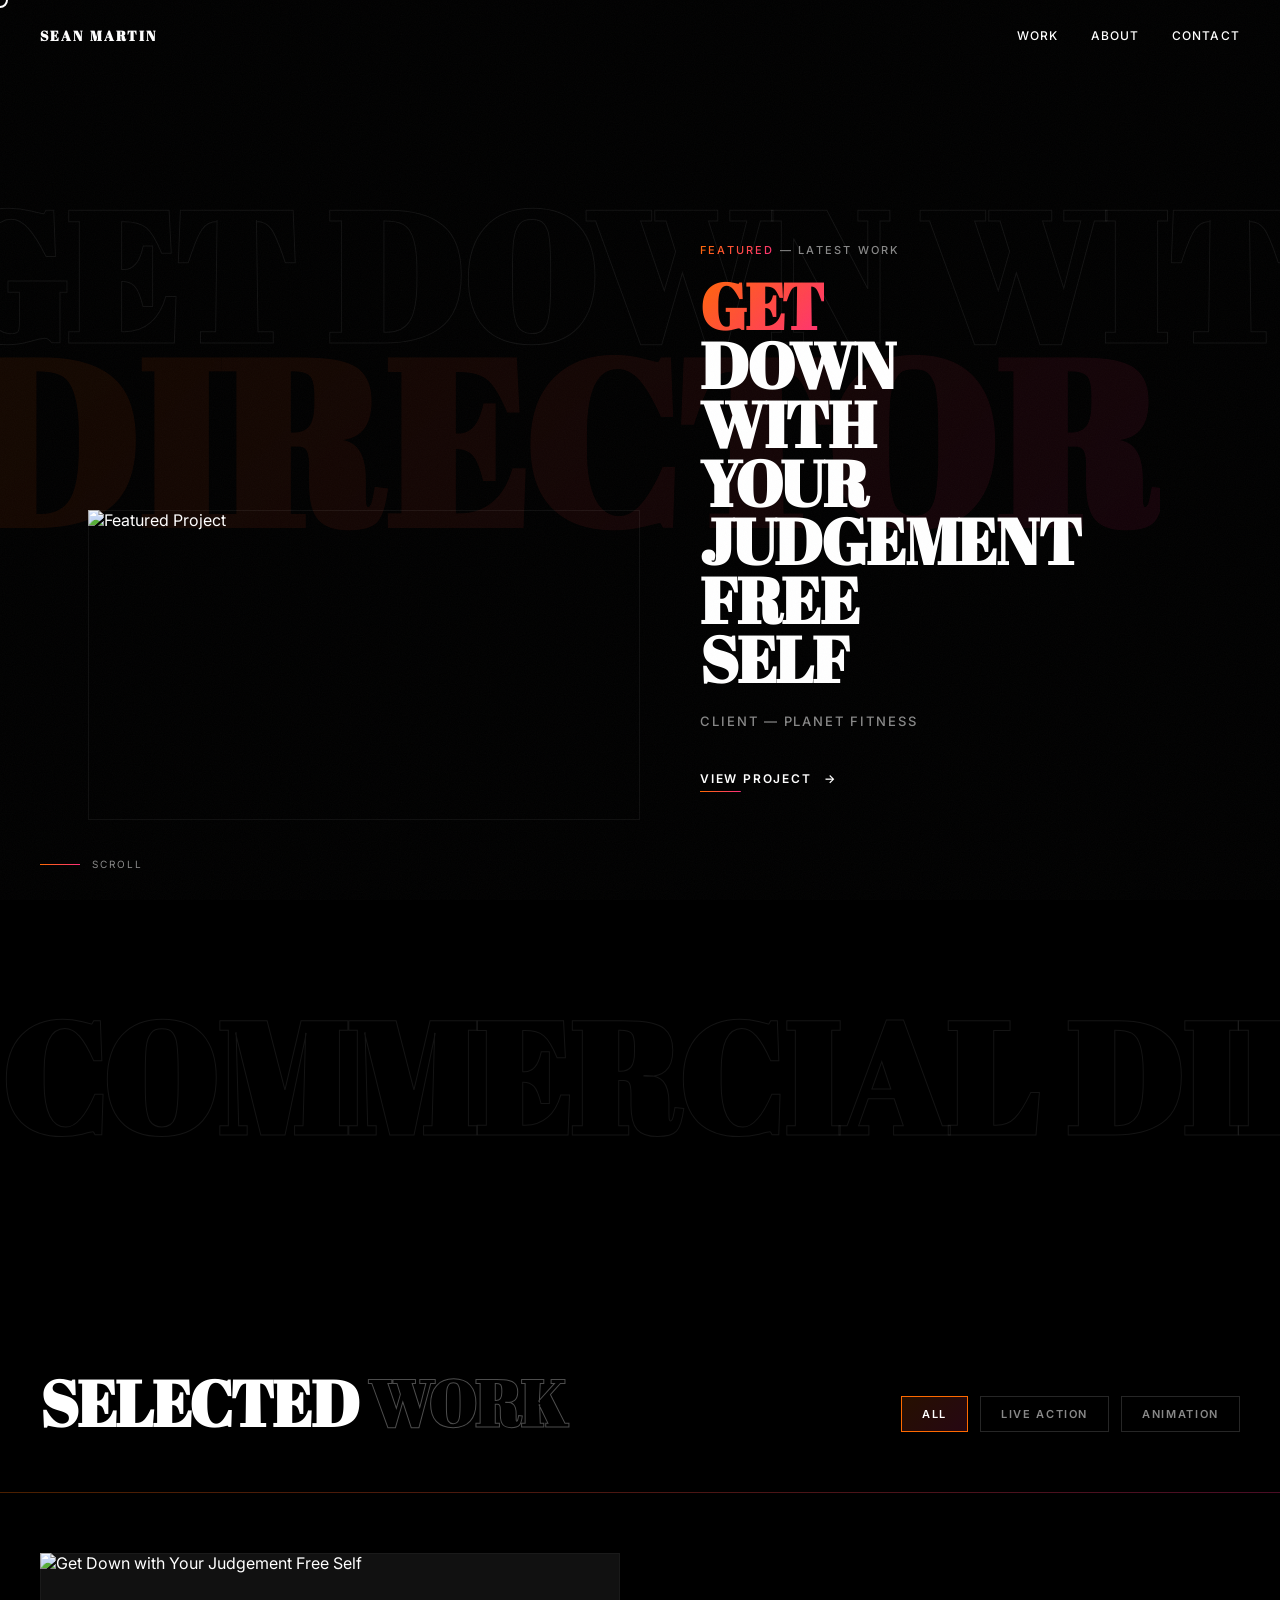
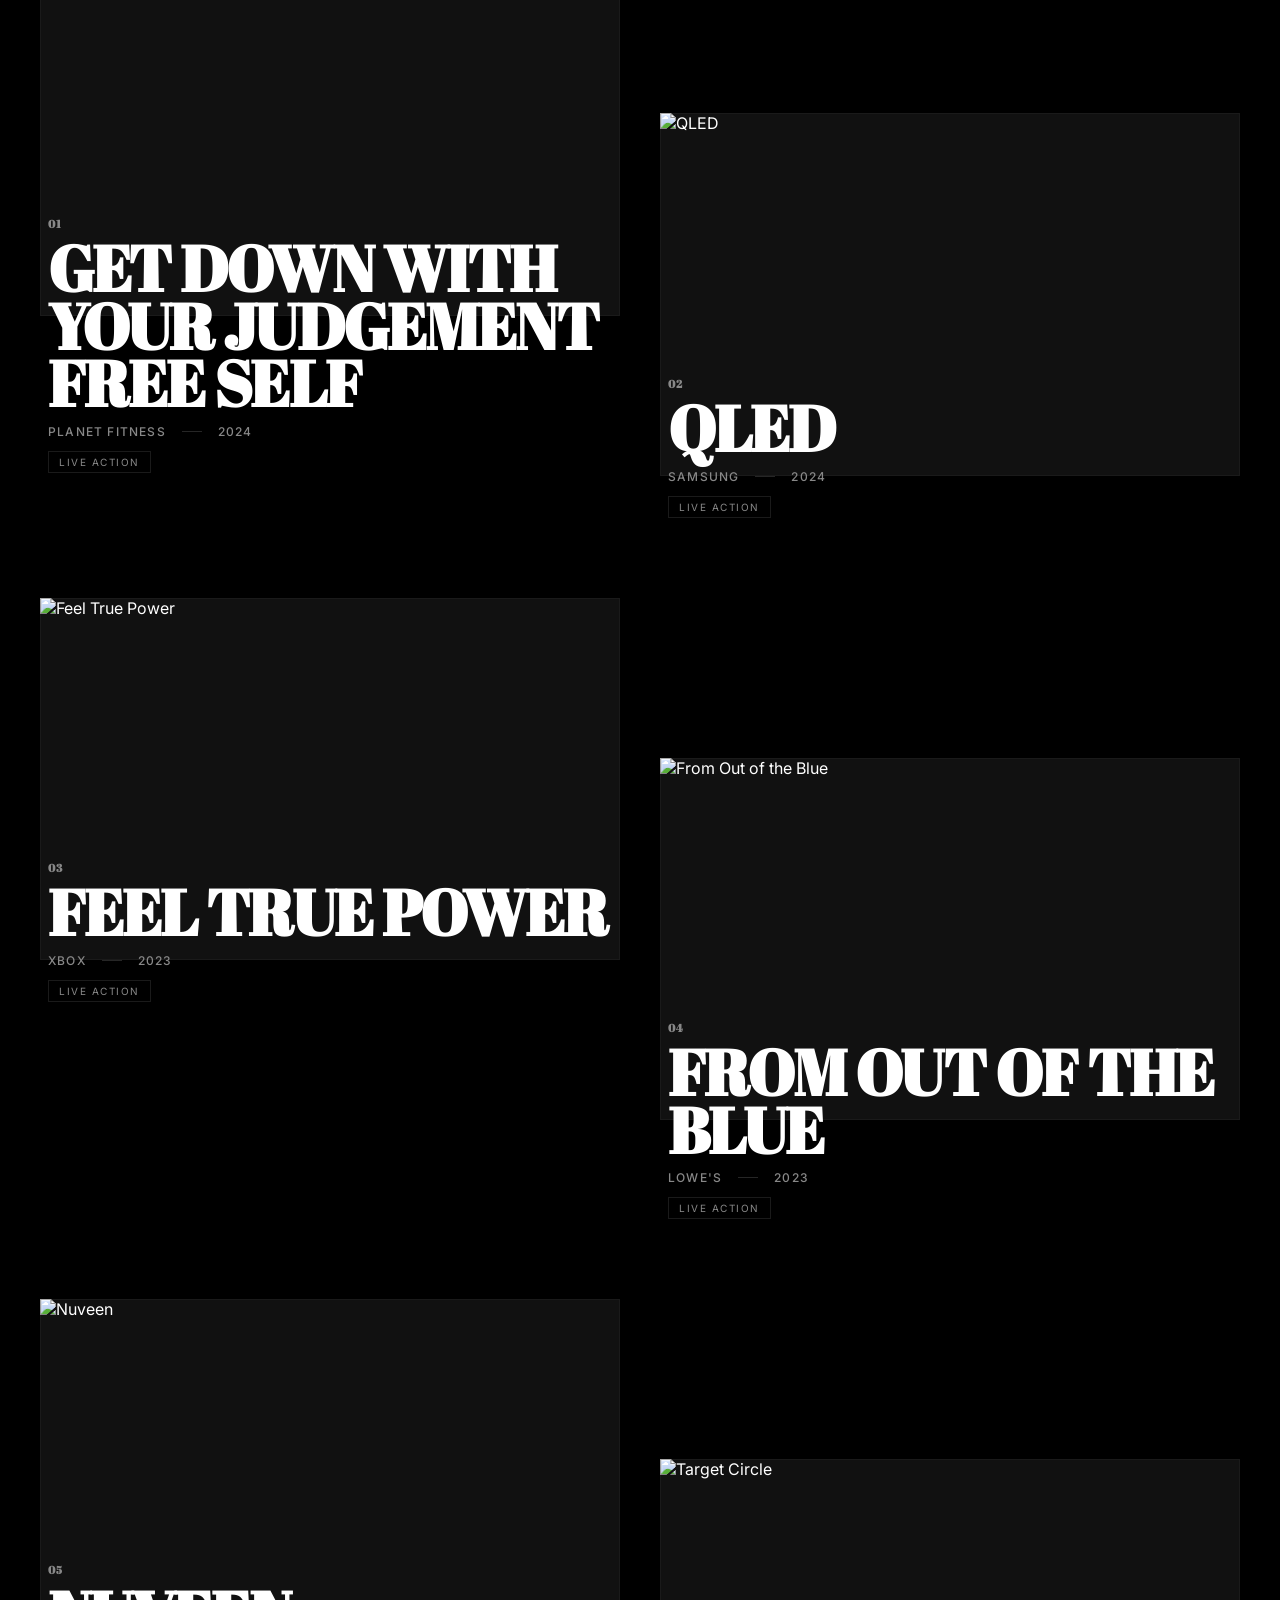
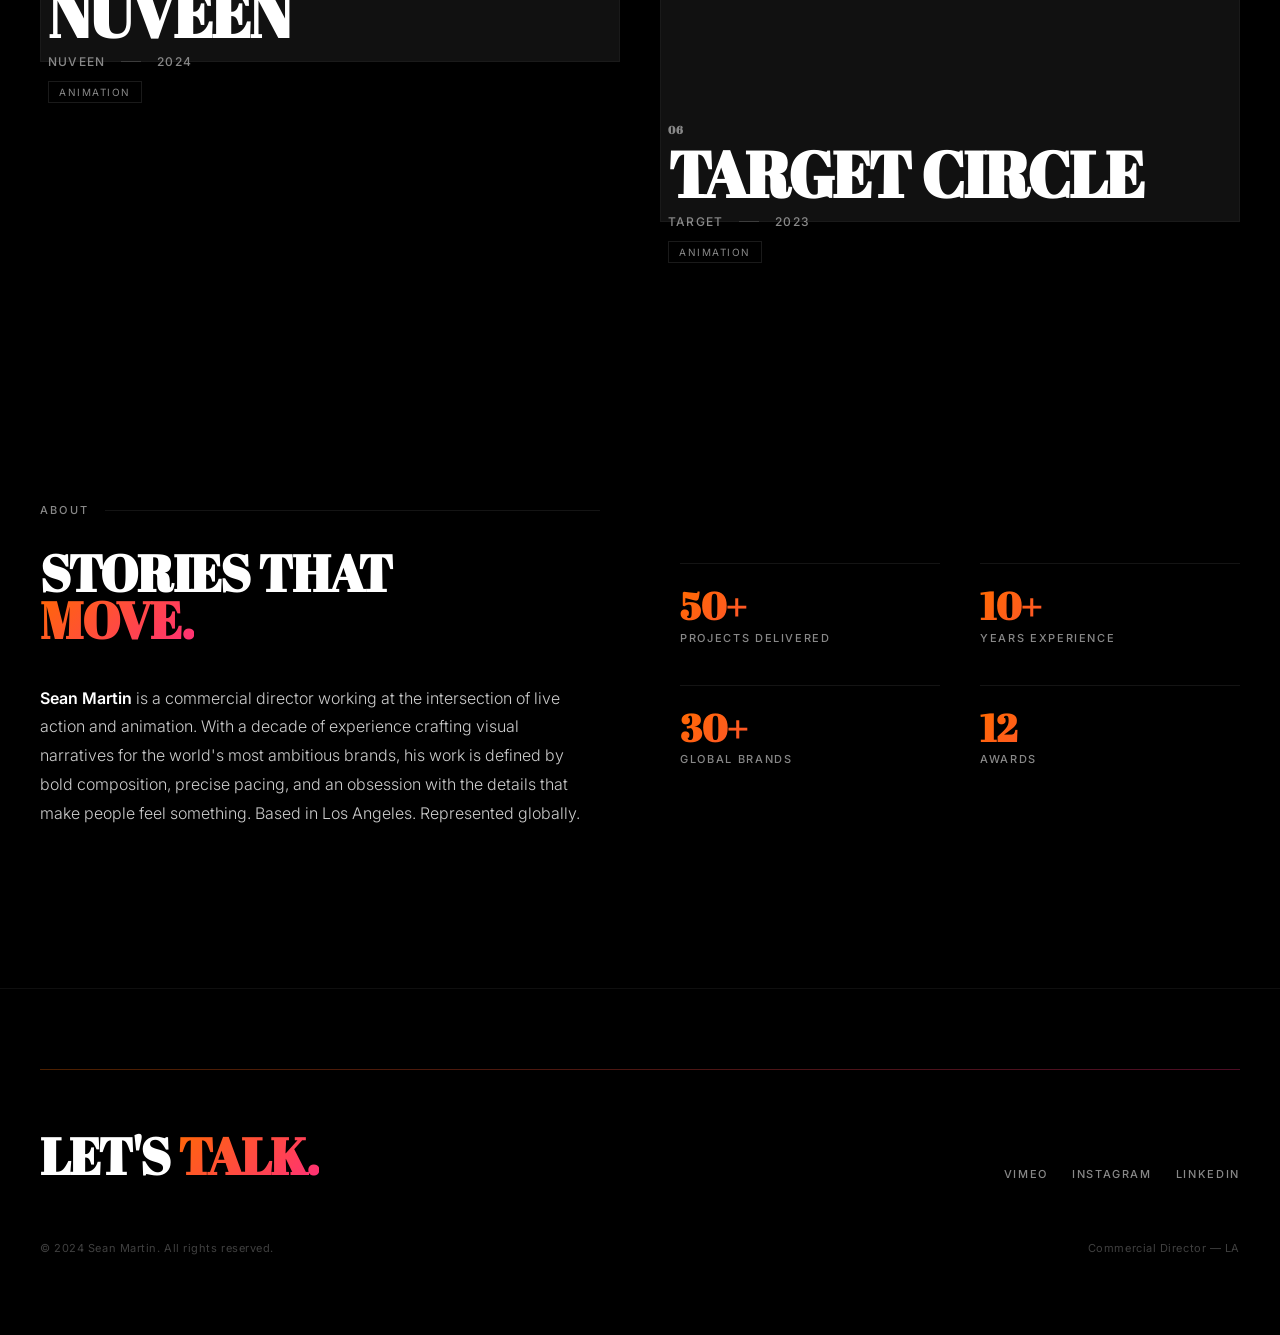
==== project.html @ 6641e2f3 "First version of portfolio site" ====
<!DOCTYPE html>
<html lang="en">
<head>
  <meta charset="UTF-8">
  <meta name="viewport" content="width=device-width, initial-scale=1.0">
  <title>Project — Sean Martin</title>
  <meta name="description" content="Sean Martin — Commercial Director">
  <link rel="preconnect" href="https://fonts.googleapis.com">
  <link rel="preconnect" href="https://fonts.gstatic.com" crossorigin>
  <link href="https://fonts.googleapis.com/css2?family=Inter:wght@300;400;500;600;700&family=Abril+Fatface&&display=swap" rel="stylesheet">
  <link rel="stylesheet" href="styles.css">
</head>
<body>

  <!-- Loader -->
  <div class="loader">
    <div class="loader-inner">
      <div class="loader-line"></div>
    </div>
  </div>

  <!-- Noise Overlay -->
  <div class="noise"></div>

  <!-- Custom Cursor -->
  <div class="cursor"></div>

  <!-- Navigation -->
  <nav class="nav">
    <div class="nav-logo"><a href="index.html">Sean Martin</a></div>
    <ul class="nav-links">
      <li><a href="index.html#work">Work</a></li>
      <li><a href="index.html#about">About</a></li>
      <li><a href="index.html#contact">Contact</a></li>
    </ul>
  </nav>

  <!-- Project Page -->
  <main class="project-page">
    <div class="project-hero">
      <div class="project-hero-bleed"></div>
      <div class="project-hero-content">
        <a href="index.html" class="back-link">
          <span>←</span> All Projects
        </a>
        <div class="project-hero-tag reveal"></div>
        <h1 class="project-hero-title reveal reveal-delay-1"></h1>
        <div class="project-meta-row reveal reveal-delay-2">
          <div class="project-meta-item">
            <span class="project-meta-label">Client</span>
            <span class="project-meta-value"></span>
          </div>
          <div class="project-meta-item">
            <span class="project-meta-label">Role</span>
            <span class="project-meta-value"></span>
          </div>
          <div class="project-meta-item">
            <span class="project-meta-label">Year</span>
            <span class="project-meta-value"></span>
          </div>
        </div>
        <p class="project-description reveal reveal-delay-3"></p>
      </div>
    </div>

    <div class="gradient-line" style="margin: 40px 40px 60px;"></div>

    <div class="project-video reveal">
      <div class="video-wrapper">
        <!-- Vimeo embed injected by JS -->
      </div>
    </div>

    <!-- Prev/Next Nav -->
    <nav class="project-nav">
      <a href="#" class="project-nav-link prev">
        <span class="project-nav-label">← Previous</span>
        <span class="project-nav-title"></span>
      </a>
      <a href="#" class="project-nav-link next">
        <span class="project-nav-label">Next →</span>
        <span class="project-nav-title"></span>
      </a>
    </nav>
  </main>

  <!-- Footer -->
  <footer class="footer" id="contact">
    <div class="gradient-line" style="margin-bottom: 60px;"></div>
    <div class="footer-inner">
      <a href="mailto:hello@seanmartin.com" class="footer-cta">
        Let's <span class="gradient-word">talk.</span>
      </a>
      <div class="footer-links">
        <a href="#">Vimeo</a>
        <a href="#">Instagram</a>
        <a href="#">LinkedIn</a>
      </div>
    </div>
    <div class="footer-bottom">
      <span>&copy; 2024 Sean Martin. All rights reserved.</span>
      <span>Commercial Director — LA</span>
    </div>
  </footer>

  <script src="script.js"></script>
</body>
</html>
---- styles.css ----
/* ============================================
   SEAN MARTIN — COMMERCIAL DIRECTOR
   Portfolio Styles
   ============================================ */

/* --- Reset & Base --- */
*, *::before, *::after {
  margin: 0;
  padding: 0;
  box-sizing: border-box;
}

:root {
  --black: #000000;
  --off-black: #0a0a0a;
  --dark-gray: #111111;
  --mid-gray: #1a1a1a;
  --text-gray: #888888;
  --text-light: #cccccc;
  --white: #ffffff;
  --gradient: linear-gradient(135deg, #ff6a00, #ff2d7c);
  --gradient-hover: linear-gradient(135deg, #ff7b1a, #ff4590);
  --orange: #ff6a00;
  --pink: #ff2d7c;
  --font-display: 'Abril Fatface', 'Georgia', serif;
  --font-body: 'Inter', 'Helvetica Neue', sans-serif;
  --ease-out-expo: cubic-bezier(0.16, 1, 0.3, 1);
  --ease-out-quart: cubic-bezier(0.25, 1, 0.5, 1);
}

html {
  font-size: 16px;
  scroll-behavior: smooth;
  -webkit-font-smoothing: antialiased;
  -moz-osx-font-smoothing: grayscale;
}

body {
  background: var(--black);
  color: var(--white);
  font-family: var(--font-body);
  overflow-x: hidden;
  cursor: default;
}

a {
  color: inherit;
  text-decoration: none;
}

img {
  display: block;
  max-width: 100%;
}

button {
  border: none;
  background: none;
  color: inherit;
  font-family: inherit;
  cursor: pointer;
}

::selection {
  background: var(--pink);
  color: var(--white);
}

/* --- Custom Cursor --- */
.cursor {
  position: fixed;
  width: 16px;
  height: 16px;
  border: 2px solid var(--white);
  border-radius: 50%;
  pointer-events: none;
  z-index: 10000;
  transition: transform 0.15s var(--ease-out-expo),
              border-color 0.3s ease,
              width 0.3s var(--ease-out-expo),
              height 0.3s var(--ease-out-expo);
  transform: translate(-50%, -50%);
  mix-blend-mode: difference;
}

.cursor.hovering {
  width: 48px;
  height: 48px;
  border-color: var(--orange);
}

/* --- Loader --- */
.loader {
  position: fixed;
  inset: 0;
  background: var(--black);
  z-index: 9999;
  display: flex;
  align-items: center;
  justify-content: center;
  transition: opacity 0.6s ease, visibility 0.6s ease;
}

.loader.hidden {
  opacity: 0;
  visibility: hidden;
}

.loader-inner {
  text-align: center;
}

.loader-line {
  width: 60px;
  height: 2px;
  background: var(--gradient);
  animation: loader-pulse 1s ease-in-out infinite;
}

@keyframes loader-pulse {
  0%, 100% { transform: scaleX(0.3); opacity: 0.5; }
  50% { transform: scaleX(1); opacity: 1; }
}

/* --- Navigation --- */
.nav {
  position: fixed;
  top: 0;
  left: 0;
  right: 0;
  z-index: 1000;
  padding: 24px 40px;
  display: flex;
  justify-content: space-between;
  align-items: center;
  mix-blend-mode: difference;
  transition: transform 0.4s var(--ease-out-expo);
}

.nav.hidden {
  transform: translateY(-100%);
}

.nav-logo {
  font-family: var(--font-display);
  font-size: 14px;
  font-weight: 800;
  letter-spacing: 0.15em;
  text-transform: uppercase;
}

.nav-logo a {
  display: inline-block;
  transition: opacity 0.3s ease;
}

.nav-logo a:hover {
  opacity: 0.7;
}

.nav-links {
  display: flex;
  gap: 32px;
  list-style: none;
  font-size: 12px;
  letter-spacing: 0.1em;
  text-transform: uppercase;
  font-weight: 500;
}

.nav-links a {
  position: relative;
  display: inline-block;
  padding: 4px 0;
  transition: opacity 0.3s ease;
}

.nav-links a::after {
  content: '';
  position: absolute;
  bottom: 0;
  left: 0;
  width: 0;
  height: 1px;
  background: var(--gradient);
  transition: width 0.4s var(--ease-out-expo);
}

.nav-links a:hover::after {
  width: 100%;
}

.nav-links a:hover {
  opacity: 0.9;
}

/* --- Hero Section --- */
.hero {
  position: relative;
  min-height: 100vh;
  padding: 0 40px;
  display: flex;
  flex-direction: column;
  justify-content: flex-end;
  padding-bottom: 80px;
  overflow: hidden;
}

.hero-bg-text {
  position: absolute;
  top: 50%;
  left: -3%;
  transform: translateY(-55%);
  font-family: var(--font-display);
  font-size: clamp(120px, 18vw, 280px);
  font-weight: 900;
  text-transform: uppercase;
  line-height: 0.85;
  white-space: nowrap;
  background: var(--gradient);
  -webkit-background-clip: text;
  -webkit-text-fill-color: transparent;
  background-clip: text;
  opacity: 0.08;
  pointer-events: none;
  user-select: none;
  z-index: 1;
}

.hero-featured {
  position: relative;
  z-index: 2;
  display: grid;
  grid-template-columns: 1fr 1fr;
  gap: 0;
  align-items: end;
}

.hero-media {
  position: relative;
  overflow: hidden;
  aspect-ratio: 16/9;
  margin-left: 8%;
}

.hero-media img,
.hero-media video {
  width: 100%;
  height: 100%;
  object-fit: cover;
  transition: transform 0.8s var(--ease-out-expo);
}

.hero-media::after {
  content: '';
  position: absolute;
  inset: 0;
  border: 1px solid rgba(255, 255, 255, 0.06);
  pointer-events: none;
}

.hero-media:hover img,
.hero-media:hover video {
  transform: scale(1.03);
}

.hero-content {
  position: relative;
  padding-left: 60px;
  padding-bottom: 20px;
}

.hero-tag {
  font-size: 11px;
  letter-spacing: 0.2em;
  text-transform: uppercase;
  color: var(--text-gray);
  margin-bottom: 20px;
  font-weight: 500;
}

.hero-tag span {
  background: var(--gradient);
  -webkit-background-clip: text;
  -webkit-text-fill-color: transparent;
  background-clip: text;
}

.hero-title {
  font-family: var(--font-display);
  font-size: clamp(42px, 5vw, 80px);
  font-weight: 900;
  line-height: 0.92;
  text-transform: uppercase;
  margin-bottom: 24px;
  letter-spacing: -0.02em;
}

.hero-title .gradient-word {
  background: var(--gradient);
  -webkit-background-clip: text;
  -webkit-text-fill-color: transparent;
  background-clip: text;
}

.hero-client {
  font-size: 13px;
  letter-spacing: 0.15em;
  text-transform: uppercase;
  color: var(--text-gray);
  margin-bottom: 28px;
  font-weight: 500;
}

.hero-cta {
  display: inline-flex;
  align-items: center;
  gap: 12px;
  font-size: 12px;
  letter-spacing: 0.15em;
  text-transform: uppercase;
  font-weight: 600;
  padding: 14px 0;
  position: relative;
  transition: gap 0.4s var(--ease-out-expo);
}

.hero-cta::before {
  content: '';
  position: absolute;
  bottom: 8px;
  left: 0;
  width: 100%;
  height: 1px;
  background: var(--gradient);
  transform: scaleX(0.3);
  transform-origin: left;
  transition: transform 0.4s var(--ease-out-expo);
}

.hero-cta:hover::before {
  transform: scaleX(1);
}

.hero-cta:hover {
  gap: 20px;
}

.hero-cta .arrow {
  display: inline-block;
  transition: transform 0.4s var(--ease-out-expo);
}

.hero-cta:hover .arrow {
  transform: translateX(4px);
}

/* Oversized title that bleeds behind hero image */
.hero-bleed-title {
  position: absolute;
  top: 22%;
  left: -5%;
  z-index: 1;
  font-family: var(--font-display);
  font-size: clamp(100px, 14vw, 220px);
  font-weight: 900;
  text-transform: uppercase;
  line-height: 0.85;
  white-space: nowrap;
  color: transparent;
  -webkit-text-stroke: 1px rgba(255, 255, 255, 0.07);
  pointer-events: none;
  user-select: none;
}

/* --- Scroll Indicator --- */
.scroll-indicator {
  position: absolute;
  bottom: 30px;
  left: 40px;
  display: flex;
  align-items: center;
  gap: 12px;
  font-size: 10px;
  letter-spacing: 0.2em;
  text-transform: uppercase;
  color: var(--text-gray);
  z-index: 5;
}

.scroll-line {
  width: 40px;
  height: 1px;
  background: var(--text-gray);
  position: relative;
  overflow: hidden;
}

.scroll-line::after {
  content: '';
  position: absolute;
  top: 0;
  left: 0;
  width: 100%;
  height: 100%;
  background: var(--gradient);
  animation: scroll-line-anim 2s ease-in-out infinite;
}

@keyframes scroll-line-anim {
  0% { transform: translateX(-100%); }
  50% { transform: translateX(0); }
  100% { transform: translateX(100%); }
}

/* --- Section Titles --- */
.section-header {
  padding: 0 40px;
  margin-bottom: 60px;
  display: flex;
  justify-content: space-between;
  align-items: flex-end;
}

.section-title {
  font-family: var(--font-display);
  font-size: clamp(36px, 5vw, 72px);
  font-weight: 900;
  text-transform: uppercase;
  line-height: 0.92;
  letter-spacing: -0.02em;
}

.section-title .outline {
  color: transparent;
  -webkit-text-stroke: 1px rgba(255, 255, 255, 0.3);
}

/* --- Filter Tags --- */
.filters {
  display: flex;
  gap: 12px;
  align-items: center;
}

.filter-btn {
  font-size: 11px;
  letter-spacing: 0.15em;
  text-transform: uppercase;
  font-weight: 600;
  padding: 10px 20px;
  border: 1px solid rgba(255, 255, 255, 0.15);
  color: var(--text-gray);
  transition: all 0.3s ease;
  position: relative;
  overflow: hidden;
}

.filter-btn::before {
  content: '';
  position: absolute;
  inset: 0;
  background: var(--gradient);
  opacity: 0;
  transition: opacity 0.3s ease;
}

.filter-btn span {
  position: relative;
  z-index: 1;
}

.filter-btn.active,
.filter-btn:hover {
  border-color: var(--orange);
  color: var(--white);
}

.filter-btn.active::before {
  opacity: 0.15;
}

/* --- Projects Grid --- */
.projects {
  padding: 120px 0 160px;
}

.projects-grid {
  padding: 0 40px;
  display: grid;
  grid-template-columns: repeat(2, 1fr);
  gap: 80px 40px;
}

.project-card {
  position: relative;
  opacity: 0;
  transform: translateY(40px);
  transition: opacity 0.8s var(--ease-out-expo),
              transform 0.8s var(--ease-out-expo);
}

.project-card.visible {
  opacity: 1;
  transform: translateY(0);
}

.project-card:nth-child(even) {
  margin-top: 160px;
}

.project-card-link {
  display: block;
}

.project-card-media {
  position: relative;
  overflow: hidden;
  aspect-ratio: 16/10;
  background: var(--dark-gray);
}

.project-card-media img {
  width: 100%;
  height: 100%;
  object-fit: cover;
  transition: transform 0.8s var(--ease-out-expo);
}

.project-card-link:hover .project-card-media img {
  transform: scale(1.05);
}

.project-card-media::after {
  content: '';
  position: absolute;
  inset: 0;
  border: 1px solid rgba(255, 255, 255, 0.04);
  pointer-events: none;
  transition: border-color 0.4s ease;
}

.project-card-link:hover .project-card-media::after {
  border-color: var(--orange);
}

.project-card-overlay {
  position: absolute;
  bottom: 0;
  left: 0;
  right: 0;
  padding: 30px;
  background: linear-gradient(to top, rgba(0,0,0,0.8), transparent);
  opacity: 0;
  transition: opacity 0.4s ease;
}

.project-card-link:hover .project-card-overlay {
  opacity: 1;
}

.project-card-overlay span {
  font-size: 11px;
  letter-spacing: 0.15em;
  text-transform: uppercase;
  font-weight: 600;
  background: var(--gradient);
  -webkit-background-clip: text;
  -webkit-text-fill-color: transparent;
  background-clip: text;
}

.project-card-info {
  position: relative;
  z-index: 2;
  margin-top: -100px;
  padding-left: 8px;
}

.project-card-number {
  font-family: var(--font-display);
  font-size: 11px;
  color: var(--text-gray);
  letter-spacing: 0.1em;
  margin-bottom: 8px;
  font-weight: 700;
}

.project-card-title {
  font-family: var(--font-display);
  font-size: clamp(36px, 5vw, 80px);
  font-weight: 800;
  text-transform: uppercase;
  line-height: 0.9;
  letter-spacing: -0.03em;
  margin-bottom: 12px;
  transition: color 0.3s ease;
}

.project-card-link:hover .project-card-title {
  background: var(--gradient);
  -webkit-background-clip: text;
  -webkit-text-fill-color: transparent;
  background-clip: text;
}

.project-card-meta {
  display: flex;
  gap: 16px;
  align-items: center;
  font-size: 12px;
  color: var(--text-gray);
  text-transform: uppercase;
  letter-spacing: 0.1em;
  font-weight: 500;
}

.project-card-meta .divider {
  width: 20px;
  height: 1px;
  background: rgba(255, 255, 255, 0.15);
}

.project-card-tag {
  font-size: 10px;
  letter-spacing: 0.15em;
  text-transform: uppercase;
  padding: 4px 10px;
  border: 1px solid rgba(255, 255, 255, 0.1);
  display: inline-block;
  margin-top: 12px;
  color: var(--text-gray);
}

/* Hidden for filter */
.project-card.filter-hidden {
  display: none;
}

/* --- Oversized Marquee --- */
.marquee-section {
  padding: 100px 0;
  overflow: hidden;
  position: relative;
}

.marquee-track {
  display: flex;
  white-space: nowrap;
  animation: marquee 20s linear infinite;
}

.marquee-text {
  font-family: var(--font-display);
  font-size: clamp(80px, 12vw, 180px);
  font-weight: 900;
  text-transform: uppercase;
  color: transparent;
  -webkit-text-stroke: 1px rgba(255, 255, 255, 0.08);
  padding-right: 80px;
  flex-shrink: 0;
  line-height: 1;
}

.marquee-text .filled {
  -webkit-text-stroke: 0;
  background: var(--gradient);
  -webkit-background-clip: text;
  -webkit-text-fill-color: transparent;
  background-clip: text;
  opacity: 0.15;
}

@keyframes marquee {
  0% { transform: translateX(0); }
  100% { transform: translateX(-50%); }
}

/* --- Bio Section --- */
.bio {
  padding: 80px 40px 160px;
  position: relative;
}

.bio-inner {
  display: grid;
  grid-template-columns: 1fr 1fr;
  gap: 80px;
  align-items: start;
  max-width: 1400px;
}

.bio-label {
  font-size: 11px;
  letter-spacing: 0.2em;
  text-transform: uppercase;
  color: var(--text-gray);
  margin-bottom: 32px;
  font-weight: 500;
  display: flex;
  align-items: center;
  gap: 16px;
}

.bio-label::after {
  content: '';
  flex: 1;
  height: 1px;
  background: rgba(255, 255, 255, 0.08);
}

.bio-heading {
  font-family: var(--font-display);
  font-size: clamp(36px, 4vw, 64px);
  font-weight: 900;
  text-transform: uppercase;
  line-height: 0.92;
  margin-bottom: 40px;
  letter-spacing: -0.02em;
}

.bio-heading .gradient-word {
  background: var(--gradient);
  -webkit-background-clip: text;
  -webkit-text-fill-color: transparent;
  background-clip: text;
}

.bio-text {
  font-size: 16px;
  line-height: 1.8;
  color: var(--text-light);
  max-width: 540px;
  font-weight: 300;
}

.bio-text strong {
  color: var(--white);
  font-weight: 600;
}

.bio-stats {
  display: grid;
  grid-template-columns: 1fr 1fr;
  gap: 40px;
  padding-top: 60px;
}

.stat {
  border-top: 1px solid rgba(255, 255, 255, 0.08);
  padding-top: 20px;
}

.stat-number {
  font-family: var(--font-display);
  font-size: clamp(32px, 3vw, 48px);
  font-weight: 900;
  background: var(--gradient);
  -webkit-background-clip: text;
  -webkit-text-fill-color: transparent;
  background-clip: text;
  line-height: 1.1;
}

.stat-label {
  font-size: 11px;
  letter-spacing: 0.15em;
  text-transform: uppercase;
  color: var(--text-gray);
  margin-top: 4px;
  font-weight: 500;
}

/* --- Contact / Footer --- */
.footer {
  padding: 80px 40px;
  border-top: 1px solid rgba(255, 255, 255, 0.06);
  position: relative;
}

.footer-inner {
  display: flex;
  justify-content: space-between;
  align-items: flex-end;
}

.footer-cta {
  font-family: var(--font-display);
  font-size: clamp(28px, 4vw, 56px);
  font-weight: 900;
  text-transform: uppercase;
  line-height: 1;
  letter-spacing: -0.02em;
  transition: opacity 0.3s ease;
}

.footer-cta:hover {
  opacity: 0.7;
}

.footer-cta .gradient-word {
  background: var(--gradient);
  -webkit-background-clip: text;
  -webkit-text-fill-color: transparent;
  background-clip: text;
}

.footer-links {
  display: flex;
  gap: 24px;
  font-size: 11px;
  letter-spacing: 0.15em;
  text-transform: uppercase;
  font-weight: 500;
  color: var(--text-gray);
}

.footer-links a {
  transition: color 0.3s ease;
}

.footer-links a:hover {
  color: var(--white);
}

.footer-bottom {
  margin-top: 60px;
  display: flex;
  justify-content: space-between;
  font-size: 11px;
  color: rgba(255, 255, 255, 0.25);
  letter-spacing: 0.05em;
}

/* --- Project Page --- */
.project-page {
  padding-top: 120px;
}

.project-hero {
  padding: 0 40px;
  margin-bottom: 60px;
  position: relative;
}

.project-hero-bleed {
  position: absolute;
  top: -80px;
  right: -5%;
  font-family: var(--font-display);
  font-size: clamp(100px, 15vw, 240px);
  font-weight: 900;
  text-transform: uppercase;
  line-height: 0.85;
  white-space: nowrap;
  color: transparent;
  -webkit-text-stroke: 1px rgba(255, 255, 255, 0.05);
  pointer-events: none;
  user-select: none;
  z-index: 0;
}

.project-hero-content {
  position: relative;
  z-index: 1;
  max-width: 800px;
}

.project-hero-tag {
  font-size: 11px;
  letter-spacing: 0.2em;
  text-transform: uppercase;
  color: var(--text-gray);
  margin-bottom: 20px;
  font-weight: 500;
}

.project-hero-title {
  font-family: var(--font-display);
  font-size: clamp(48px, 7vw, 100px);
  font-weight: 900;
  text-transform: uppercase;
  line-height: 0.9;
  letter-spacing: -0.03em;
  margin-bottom: 24px;
}

.project-hero-title .gradient-word {
  background: var(--gradient);
  -webkit-background-clip: text;
  -webkit-text-fill-color: transparent;
  background-clip: text;
}

.project-meta-row {
  display: flex;
  gap: 48px;
  margin-bottom: 32px;
}

.project-meta-item {
  display: flex;
  flex-direction: column;
  gap: 4px;
}

.project-meta-label {
  font-size: 10px;
  letter-spacing: 0.2em;
  text-transform: uppercase;
  color: var(--text-gray);
  font-weight: 500;
}

.project-meta-value {
  font-size: 14px;
  font-weight: 500;
  color: var(--text-light);
}

.project-description {
  font-size: 18px;
  line-height: 1.7;
  color: var(--text-light);
  max-width: 640px;
  font-weight: 300;
}

/* Video Embed */
.project-video {
  padding: 0 40px;
  margin-bottom: 120px;
}

.video-wrapper {
  position: relative;
  padding-bottom: 56.25%;
  height: 0;
  overflow: hidden;
  background: var(--dark-gray);
  border: 1px solid rgba(255, 255, 255, 0.04);
}

.video-wrapper iframe {
  position: absolute;
  top: 0;
  left: 0;
  width: 100%;
  height: 100%;
  border: 0;
}

/* Video Facade */
.video-facade {
  position: absolute;
  inset: 0;
  cursor: pointer;
  overflow: hidden;
}

.video-facade-thumb {
  width: 100%;
  height: 100%;
  object-fit: cover;
  transition: transform 0.8s var(--ease-out-expo);
}

.video-facade:hover .video-facade-thumb {
  transform: scale(1.02);
}

.video-facade-play {
  position: absolute;
  top: 50%;
  left: 50%;
  transform: translate(-50%, -50%);
  width: 320px;
  height: 320px;
  transition: transform 0.5s var(--ease-out-expo);
}

.video-facade:hover .video-facade-play {
  transform: translate(-50%, -50%) scale(1.08);
}

.video-facade-play svg {
  width: 100%;
  height: 100%;
  filter: drop-shadow(0 4px 40px rgba(255, 45, 124, 0.4));
  transition: filter 0.4s ease;
}

.video-facade:hover .video-facade-play svg {
  filter: drop-shadow(0 4px 60px rgba(255, 45, 124, 0.6));
}

.video-facade-loading {
  position: absolute;
  inset: 0;
  background: var(--dark-gray);
}

@media (max-width: 768px) {
  .video-facade-play {
    width: 180px;
    height: 180px;
  }
}

/* Project Nav */
.project-nav {
  padding: 80px 40px;
  border-top: 1px solid rgba(255, 255, 255, 0.06);
  display: flex;
  justify-content: space-between;
  align-items: center;
}

.project-nav-link {
  display: flex;
  flex-direction: column;
  gap: 8px;
  transition: opacity 0.3s ease;
}

.project-nav-link:hover {
  opacity: 0.7;
}

.project-nav-label {
  font-size: 10px;
  letter-spacing: 0.2em;
  text-transform: uppercase;
  color: var(--text-gray);
  font-weight: 500;
}

.project-nav-title {
  font-family: var(--font-display);
  font-size: clamp(18px, 2vw, 28px);
  font-weight: 800;
  text-transform: uppercase;
  letter-spacing: -0.01em;
}

.project-nav-link.next {
  text-align: right;
}

.back-link {
  display: inline-flex;
  align-items: center;
  gap: 12px;
  font-size: 12px;
  letter-spacing: 0.15em;
  text-transform: uppercase;
  font-weight: 600;
  color: var(--text-gray);
  transition: color 0.3s ease, gap 0.3s var(--ease-out-expo);
  margin-bottom: 40px;
}

.back-link:hover {
  color: var(--white);
  gap: 16px;
}

/* --- Reveal Animations --- */
.reveal {
  opacity: 0;
  transform: translateY(30px);
  transition: opacity 0.8s var(--ease-out-expo),
              transform 0.8s var(--ease-out-expo);
}

.reveal.visible {
  opacity: 1;
  transform: translateY(0);
}

.reveal-delay-1 { transition-delay: 0.1s; }
.reveal-delay-2 { transition-delay: 0.2s; }
.reveal-delay-3 { transition-delay: 0.3s; }
.reveal-delay-4 { transition-delay: 0.4s; }

/* --- Noise Overlay --- */
.noise {
  position: fixed;
  inset: 0;
  pointer-events: none;
  z-index: 9998;
  opacity: 0.03;
  background-image: url("data:image/svg+xml,%3Csvg viewBox='0 0 256 256' xmlns='http://www.w3.org/2000/svg'%3E%3Cfilter id='noise'%3E%3CfeTurbulence type='fractalNoise' baseFrequency='0.9' numOctaves='4' stitchTiles='stitch'/%3E%3C/filter%3E%3Crect width='100%25' height='100%25' filter='url(%23noise)'/%3E%3C/svg%3E");
  background-repeat: repeat;
  background-size: 256px 256px;
}

/* --- Gradient Border Accent --- */
.gradient-line {
  width: 100%;
  height: 1px;
  background: var(--gradient);
  opacity: 0.3;
}

/* --- Responsive --- */
@media (max-width: 1024px) {
  .hero-featured {
    grid-template-columns: 1fr;
    gap: 40px;
  }

  .hero-media {
    margin-left: 0;
  }

  .hero-content {
    padding-left: 0;
  }

  .hero-bleed-title {
    font-size: clamp(60px, 14vw, 140px);
    top: 10%;
  }

  .bio-inner {
    grid-template-columns: 1fr;
    gap: 40px;
  }

  .projects-grid {
    gap: 60px 30px;
  }

  .project-card:nth-child(even) {
    margin-top: 80px;
  }
}

@media (max-width: 768px) {
  .nav {
    padding: 20px 24px;
  }

  .hero {
    padding: 0 24px;
    padding-bottom: 60px;
  }

  .hero-bg-text {
    font-size: clamp(80px, 20vw, 150px);
  }

  .projects-grid {
    grid-template-columns: 1fr;
    padding: 0 24px;
    gap: 60px;
  }

  .project-card:nth-child(even) {
    margin-top: 0;
  }

  .project-card-info {
    margin-top: -40px;
  }

  .section-header {
    padding: 0 24px;
    flex-direction: column;
    align-items: flex-start;
    gap: 24px;
  }

  .bio {
    padding: 60px 24px 120px;
  }

  .bio-stats {
    grid-template-columns: 1fr 1fr;
    gap: 24px;
  }

  .footer {
    padding: 60px 24px;
  }

  .footer-inner {
    flex-direction: column;
    align-items: flex-start;
    gap: 32px;
  }

  .project-hero {
    padding: 0 24px;
  }

  .project-video {
    padding: 0 24px;
  }

  .project-nav {
    padding: 60px 24px;
    flex-direction: column;
    gap: 40px;
  }

  .project-meta-row {
    flex-direction: column;
    gap: 20px;
  }

  .scroll-indicator {
    display: none;
  }

  .cursor {
    display: none;
  }
}

@media (max-width: 480px) {
  .nav-links {
    gap: 20px;
  }

  .filters {
    flex-wrap: wrap;
  }
}
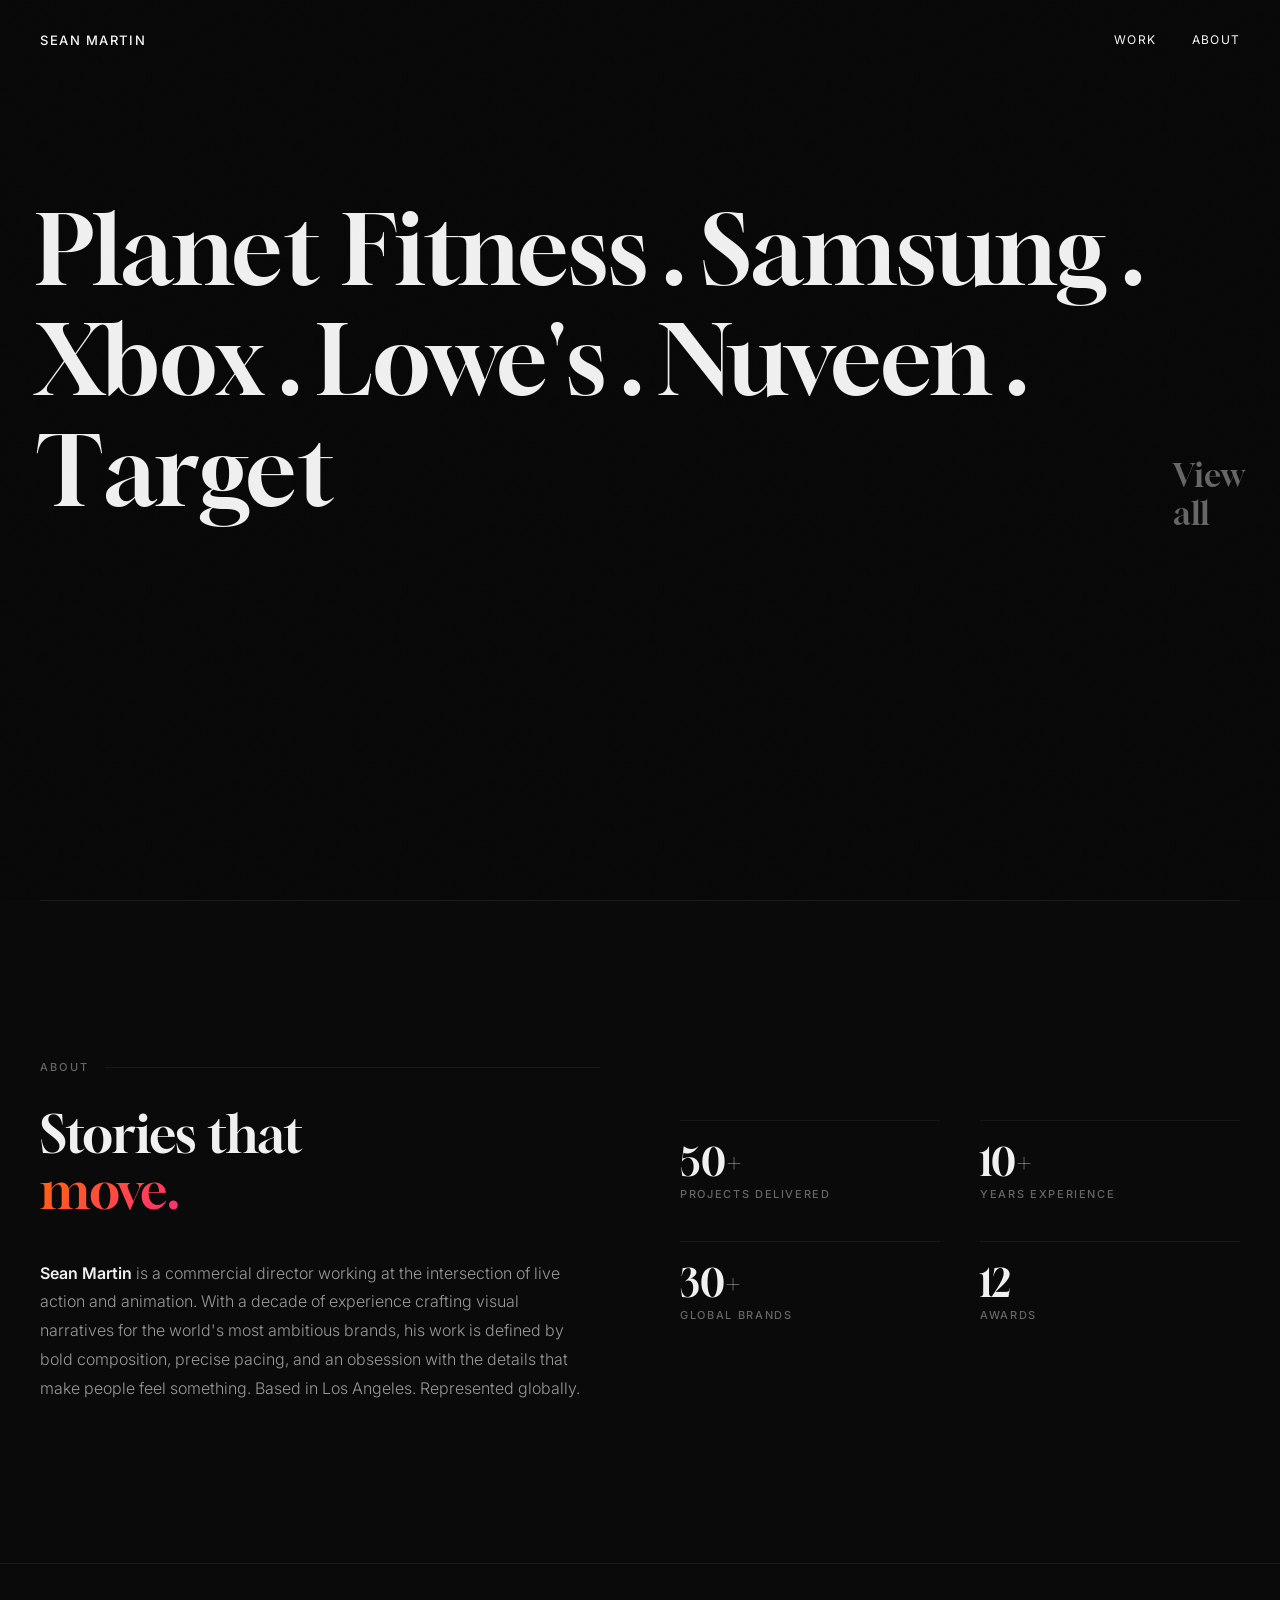
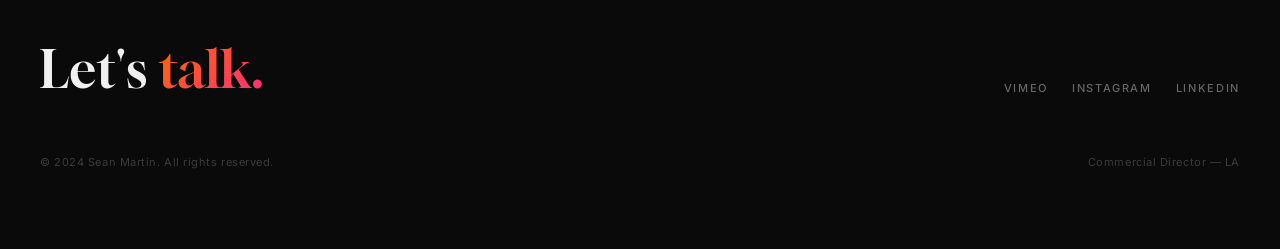
==== commit 69ebedc1: "Version 2 - minimalist hover interaction design" ====
--- a/project.html
+++ b/project.html
@@ -7,7 +7,7 @@
   <meta name="description" content="Sean Martin — Commercial Director">
   <link rel="preconnect" href="https://fonts.googleapis.com">
   <link rel="preconnect" href="https://fonts.gstatic.com" crossorigin>
-  <link href="https://fonts.googleapis.com/css2?family=Inter:wght@300;400;500;600;700&family=Abril+Fatface&&display=swap" rel="stylesheet">
+  <link href="https://fonts.googleapis.com/css2?family=Gloock&family=Inter:wght@300;400;500;600;700&display=swap" rel="stylesheet">
   <link rel="stylesheet" href="styles.css">
 </head>
 <body>
@@ -22,71 +22,77 @@
   <!-- Noise Overlay -->
   <div class="noise"></div>
 
-  <!-- Custom Cursor -->
-  <div class="cursor"></div>
-
   <!-- Navigation -->
   <nav class="nav">
     <div class="nav-logo"><a href="index.html">Sean Martin</a></div>
     <ul class="nav-links">
-      <li><a href="index.html#work">Work</a></li>
+      <li><a href="work.html">Work</a></li>
       <li><a href="index.html#about">About</a></li>
-      <li><a href="index.html#contact">Contact</a></li>
     </ul>
   </nav>
 
   <!-- Project Page -->
   <main class="project-page">
+
+    <!-- Hero: Info + Video -->
     <div class="project-hero">
-      <div class="project-hero-bleed"></div>
       <div class="project-hero-content">
-        <a href="index.html" class="back-link">
-          <span>←</span> All Projects
+        <a href="work.html" class="back-link">
+          <span>&larr;</span> All Projects
         </a>
-        <div class="project-hero-tag reveal"></div>
-        <h1 class="project-hero-title reveal reveal-delay-1"></h1>
-        <div class="project-meta-row reveal reveal-delay-2">
-          <div class="project-meta-item">
-            <span class="project-meta-label">Client</span>
-            <span class="project-meta-value"></span>
+        <div class="project-info-grid">
+          <div class="project-info-left">
+            <h1 class="project-client reveal"></h1>
+            <div class="project-meta-list reveal reveal-delay-1">
+              <div class="project-meta-item">
+                <span class="project-meta-label">Director</span>
+                <span class="project-meta-value"></span>
+              </div>
+              <div class="project-meta-item">
+                <span class="project-meta-label">Category</span>
+                <span class="project-meta-value"></span>
+              </div>
+              <div class="project-meta-item">
+                <span class="project-meta-label">Year</span>
+                <span class="project-meta-value"></span>
+              </div>
+            </div>
           </div>
-          <div class="project-meta-item">
-            <span class="project-meta-label">Role</span>
-            <span class="project-meta-value"></span>
-          </div>
-          <div class="project-meta-item">
-            <span class="project-meta-label">Year</span>
-            <span class="project-meta-value"></span>
+          <div class="project-info-right">
+            <h2 class="project-title reveal reveal-delay-1"></h2>
+            <p class="project-description reveal reveal-delay-2"></p>
           </div>
         </div>
-        <p class="project-description reveal reveal-delay-3"></p>
       </div>
     </div>
 
-    <div class="gradient-line" style="margin: 40px 40px 60px;"></div>
-
+    <!-- Main Video -->
     <div class="project-video reveal">
       <div class="video-wrapper">
         <!-- Vimeo embed injected by JS -->
       </div>
     </div>
 
+    <!-- Styleframes / Gallery -->
+    <div class="project-gallery" id="projectGallery">
+      <!-- Injected by JS -->
+    </div>
+
     <!-- Prev/Next Nav -->
     <nav class="project-nav">
       <a href="#" class="project-nav-link prev">
-        <span class="project-nav-label">← Previous</span>
+        <span class="project-nav-label">&larr; Previous</span>
         <span class="project-nav-title"></span>
       </a>
       <a href="#" class="project-nav-link next">
-        <span class="project-nav-label">Next →</span>
+        <span class="project-nav-label">Next &rarr;</span>
         <span class="project-nav-title"></span>
       </a>
     </nav>
   </main>
 
   <!-- Footer -->
-  <footer class="footer" id="contact">
-    <div class="gradient-line" style="margin-bottom: 60px;"></div>
+  <footer class="footer">
     <div class="footer-inner">
       <a href="mailto:hello@seanmartin.com" class="footer-cta">
         Let's <span class="gradient-word">talk.</span>
--- a/styles.css
+++ b/styles.css
@@ -15,14 +15,14 @@
   --off-black: #0a0a0a;
   --dark-gray: #111111;
   --mid-gray: #1a1a1a;
-  --text-gray: #888888;
-  --text-light: #cccccc;
-  --white: #ffffff;
-  --gradient: linear-gradient(135deg, #ff6a00, #ff2d7c);
-  --gradient-hover: linear-gradient(135deg, #ff7b1a, #ff4590);
+  --text-gray: #666666;
+  --text-light: #999999;
+  --white: #f0f0f0;
+  --pure-white: #ffffff;
   --orange: #ff6a00;
   --pink: #ff2d7c;
-  --font-display: 'Abril Fatface', 'Georgia', serif;
+  --gradient: linear-gradient(135deg, #ff6a00, #ff2d7c);
+  --font-display: 'Gloock', 'Georgia', serif;
   --font-body: 'Inter', 'Helvetica Neue', sans-serif;
   --ease-out-expo: cubic-bezier(0.16, 1, 0.3, 1);
   --ease-out-quart: cubic-bezier(0.25, 1, 0.5, 1);
@@ -36,11 +36,10 @@
 }
 
 body {
-  background: var(--black);
+  background: var(--off-black);
   color: var(--white);
   font-family: var(--font-body);
   overflow-x: hidden;
-  cursor: default;
 }
 
 a {
@@ -63,42 +62,19 @@
 
 ::selection {
   background: var(--pink);
-  color: var(--white);
-}
-
-/* --- Custom Cursor --- */
-.cursor {
-  position: fixed;
-  width: 16px;
-  height: 16px;
-  border: 2px solid var(--white);
-  border-radius: 50%;
-  pointer-events: none;
-  z-index: 10000;
-  transition: transform 0.15s var(--ease-out-expo),
-              border-color 0.3s ease,
-              width 0.3s var(--ease-out-expo),
-              height 0.3s var(--ease-out-expo);
-  transform: translate(-50%, -50%);
-  mix-blend-mode: difference;
-}
-
-.cursor.hovering {
-  width: 48px;
-  height: 48px;
-  border-color: var(--orange);
+  color: var(--pure-white);
 }
 
 /* --- Loader --- */
 .loader {
   position: fixed;
   inset: 0;
-  background: var(--black);
+  background: var(--off-black);
   z-index: 9999;
   display: flex;
   align-items: center;
   justify-content: center;
-  transition: opacity 0.6s ease, visibility 0.6s ease;
+  transition: opacity 0.8s ease, visibility 0.8s ease;
 }
 
 .loader.hidden {
@@ -111,15 +87,95 @@
 }
 
 .loader-line {
-  width: 60px;
-  height: 2px;
-  background: var(--gradient);
-  animation: loader-pulse 1s ease-in-out infinite;
+  width: 48px;
+  height: 1px;
+  background: var(--white);
+  animation: loader-pulse 1.2s ease-in-out infinite;
 }
 
 @keyframes loader-pulse {
-  0%, 100% { transform: scaleX(0.3); opacity: 0.5; }
+  0%, 100% { transform: scaleX(0.3); opacity: 0.3; }
   50% { transform: scaleX(1); opacity: 1; }
+}
+
+/* --- Noise Overlay --- */
+.noise {
+  position: fixed;
+  inset: 0;
+  pointer-events: none;
+  z-index: 100;
+  opacity: 0.025;
+  background-image: url("data:image/svg+xml,%3Csvg viewBox='0 0 256 256' xmlns='http://www.w3.org/2000/svg'%3E%3Cfilter id='noise'%3E%3CfeTurbulence type='fractalNoise' baseFrequency='0.9' numOctaves='4' stitchTiles='stitch'/%3E%3C/filter%3E%3Crect width='100%25' height='100%25' filter='url(%23noise)'/%3E%3C/svg%3E");
+  background-repeat: repeat;
+  background-size: 256px 256px;
+}
+
+/* --- Video Background Layer (Homepage) --- */
+.video-layer {
+  position: fixed;
+  inset: 0;
+  z-index: 0;
+  pointer-events: none;
+  background: var(--off-black);
+}
+
+.video-bg {
+  position: absolute;
+  inset: 0;
+  opacity: 0;
+  transition: opacity 0.6s ease;
+  overflow: hidden;
+}
+
+.video-bg.active {
+  opacity: 1;
+}
+
+/* Thumbnail layer — shows instantly on hover */
+.video-bg-thumb {
+  position: absolute;
+  inset: 0;
+  z-index: 1;
+}
+
+.video-bg-thumb img {
+  width: 100%;
+  height: 100%;
+  object-fit: cover;
+}
+
+/* Video layer — fades in over thumbnail once loaded */
+.video-bg-video {
+  position: absolute;
+  inset: 0;
+  z-index: 2;
+  opacity: 0;
+  transition: opacity 0.8s ease;
+}
+
+.video-bg-video.loaded {
+  opacity: 1;
+}
+
+.video-bg-video iframe {
+  position: absolute;
+  top: 50%;
+  left: 50%;
+  width: 177.78vh;
+  height: 100vh;
+  min-width: 100vw;
+  min-height: 56.25vw;
+  transform: translate(-50%, -50%);
+  border: 0;
+}
+
+.video-layer::after {
+  content: '';
+  position: absolute;
+  inset: 0;
+  background: rgba(0, 0, 0, 0.35);
+  z-index: 1;
+  pointer-events: none;
 }
 
 /* --- Navigation --- */
@@ -129,12 +185,12 @@
   left: 0;
   right: 0;
   z-index: 1000;
-  padding: 24px 40px;
+  padding: 28px 40px;
   display: flex;
   justify-content: space-between;
   align-items: center;
   mix-blend-mode: difference;
-  transition: transform 0.4s var(--ease-out-expo);
+  transition: transform 0.5s var(--ease-out-expo);
 }
 
 .nav.hidden {
@@ -142,36 +198,38 @@
 }
 
 .nav-logo {
-  font-family: var(--font-display);
-  font-size: 14px;
-  font-weight: 800;
-  letter-spacing: 0.15em;
+  font-family: var(--font-body);
+  font-size: 13px;
+  font-weight: 500;
+  letter-spacing: 0.12em;
   text-transform: uppercase;
 }
 
 .nav-logo a {
   display: inline-block;
+  color: var(--pure-white);
   transition: opacity 0.3s ease;
 }
 
 .nav-logo a:hover {
-  opacity: 0.7;
+  opacity: 0.6;
 }
 
 .nav-links {
   display: flex;
-  gap: 32px;
+  gap: 36px;
   list-style: none;
   font-size: 12px;
   letter-spacing: 0.1em;
   text-transform: uppercase;
-  font-weight: 500;
+  font-weight: 400;
 }
 
 .nav-links a {
   position: relative;
   display: inline-block;
   padding: 4px 0;
+  color: var(--pure-white);
   transition: opacity 0.3s ease;
 }
 
@@ -182,504 +240,558 @@
   left: 0;
   width: 0;
   height: 1px;
-  background: var(--gradient);
+  background: var(--pure-white);
   transition: width 0.4s var(--ease-out-expo);
 }
 
-.nav-links a:hover::after {
+.nav-links a:hover::after,
+.nav-links a.is-current::after {
   width: 100%;
 }
 
 .nav-links a:hover {
-  opacity: 0.9;
-}
-
-/* --- Hero Section --- */
-.hero {
+  opacity: 0.8;
+}
+
+/* =============================================
+   HOMEPAGE — Hero Client Names
+   ============================================= */
+.hero-clients {
   position: relative;
+  z-index: 10;
   min-height: 100vh;
+  display: flex;
+  align-items: center;
+  padding: 120px 36px 80px;
+}
+
+.clients-list {
+  display: flex;
+  flex-wrap: wrap;
+  align-items: baseline;
+  line-height: 1.05;
+}
+
+.client-name {
+  font-family: var(--font-display);
+  font-size: clamp(3.2rem, 7.5vw, 7.5rem);
+  font-weight: 400;
+  color: var(--white);
+  cursor: pointer;
+  transition: opacity 0.4s ease, color 0.4s ease;
+  display: inline;
+  line-height: 1.15;
+}
+
+.client-name:hover {
+  color: var(--pure-white);
+}
+
+.client-dot {
+  font-family: var(--font-display);
+  font-size: clamp(3.2rem, 7.5vw, 7.5rem);
+  color: var(--white);
+  display: inline;
+  padding: 0 0.15em;
+  transition: opacity 0.4s ease;
+  user-select: none;
+  line-height: 1.15;
+}
+
+.clients-list.has-hover .client-name,
+.clients-list.has-hover .client-dot {
+  opacity: 0.15;
+}
+
+.clients-list.has-hover .client-name.is-active {
+  opacity: 1;
+  color: var(--pure-white);
+}
+
+/* Entrance animation */
+.client-name,
+.client-dot {
+  opacity: 0;
+  transform: translateY(20px);
+}
+
+.client-name.entered,
+.client-dot.entered {
+  opacity: 1;
+  transform: translateY(0);
+  transition: opacity 0.6s var(--ease-out-expo),
+              transform 0.6s var(--ease-out-expo);
+}
+
+.clients-list.has-hover .client-name.entered {
+  opacity: 0.15;
+}
+
+.clients-list.has-hover .client-dot.entered {
+  opacity: 0.15;
+}
+
+.clients-list.has-hover .client-name.entered.is-active {
+  opacity: 1;
+}
+
+.view-all {
+  display: block;
+  margin-top: 48px;
+  font-family: var(--font-display);
+  font-size: clamp(1.4rem, 2.5vw, 2rem);
+  color: var(--text-gray);
+  transition: color 0.3s ease;
+  position: relative;
+  z-index: 10;
+}
+
+.view-all:hover {
+  color: var(--text-light);
+}
+
+/* =============================================
+   WORK PAGE — Gallery Grid
+   ============================================= */
+.work-page {
+  padding-top: 100px;
+  padding-bottom: 80px;
+  max-width: 1400px;
+  margin: 0 auto;
+}
+
+.work-header {
+  padding: 40px 40px 32px;
+  display: flex;
+  justify-content: space-between;
+  align-items: baseline;
+}
+
+.work-title {
+  font-family: var(--font-display);
+  font-size: clamp(2rem, 3.5vw, 3.2rem);
+  font-weight: 400;
+  color: var(--white);
+}
+
+/* Filter buttons */
+.work-filters {
+  display: flex;
+  gap: 8px;
+}
+
+.work-filter {
+  font-size: 11px;
+  letter-spacing: 0.1em;
+  text-transform: uppercase;
+  font-weight: 500;
+  padding: 8px 18px;
+  color: var(--text-gray);
+  border: 1px solid rgba(255, 255, 255, 0.1);
+  transition: color 0.3s ease, border-color 0.3s ease;
+  cursor: pointer;
+}
+
+.work-filter:hover {
+  color: var(--white);
+  border-color: rgba(255, 255, 255, 0.25);
+}
+
+.work-filter.active {
+  color: var(--white);
+  border-color: var(--white);
+}
+
+.work-gallery {
+  display: grid;
+  grid-template-columns: repeat(12, 1fr);
+  gap: 8px;
   padding: 0 40px;
-  display: flex;
-  flex-direction: column;
-  justify-content: flex-end;
-  padding-bottom: 80px;
-  overflow: hidden;
-}
-
-.hero-bg-text {
-  position: absolute;
-  top: 50%;
-  left: -3%;
-  transform: translateY(-55%);
-  font-family: var(--font-display);
-  font-size: clamp(120px, 18vw, 280px);
-  font-weight: 900;
-  text-transform: uppercase;
-  line-height: 0.85;
-  white-space: nowrap;
-  background: var(--gradient);
-  -webkit-background-clip: text;
-  -webkit-text-fill-color: transparent;
-  background-clip: text;
-  opacity: 0.08;
-  pointer-events: none;
-  user-select: none;
-  z-index: 1;
-}
-
-.hero-featured {
-  position: relative;
-  z-index: 2;
-  display: grid;
-  grid-template-columns: 1fr 1fr;
-  gap: 0;
-  align-items: end;
-}
-
-.hero-media {
+}
+
+/* Gallery items — varied sizing */
+.gallery-item {
   position: relative;
   overflow: hidden;
-  aspect-ratio: 16/9;
-  margin-left: 8%;
-}
-
-.hero-media img,
-.hero-media video {
+  background: var(--dark-gray);
+  opacity: 0;
+  transform: translateY(24px);
+  transition: opacity 0.7s var(--ease-out-expo),
+              transform 0.7s var(--ease-out-expo);
+}
+
+.gallery-item.visible {
+  opacity: 1;
+  transform: translateY(0);
+}
+
+.gallery-item.filter-hidden {
+  display: none;
+}
+
+/* Size variants */
+.gallery-wide {
+  grid-column: span 8;
+}
+
+.gallery-tall {
+  grid-column: span 4;
+  grid-row: span 2;
+}
+
+.gallery-standard {
+  grid-column: span 4;
+}
+
+.gallery-img-wrap {
+  width: 100%;
+  height: 100%;
+  overflow: hidden;
+}
+
+.gallery-img-wrap img {
   width: 100%;
   height: 100%;
   object-fit: cover;
   transition: transform 0.8s var(--ease-out-expo);
 }
 
-.hero-media::after {
-  content: '';
+.gallery-item:hover .gallery-img-wrap img {
+  transform: scale(1.04);
+}
+
+/* Overlay on hover */
+.gallery-overlay {
   position: absolute;
   inset: 0;
-  border: 1px solid rgba(255, 255, 255, 0.06);
-  pointer-events: none;
-}
-
-.hero-media:hover img,
-.hero-media:hover video {
-  transform: scale(1.03);
-}
-
-.hero-content {
+  display: flex;
+  flex-direction: column;
+  justify-content: flex-end;
+  padding: 24px;
+  background: linear-gradient(to top, rgba(0, 0, 0, 0.7) 0%, transparent 50%);
+  opacity: 0;
+  transition: opacity 0.4s ease;
+}
+
+.gallery-item:hover .gallery-overlay {
+  opacity: 1;
+}
+
+.gallery-client {
+  font-family: var(--font-display);
+  font-size: clamp(1.4rem, 2vw, 2rem);
+  color: var(--pure-white);
+  line-height: 1.1;
+}
+
+.gallery-project-title {
+  font-size: 12px;
+  letter-spacing: 0.08em;
+  color: rgba(255, 255, 255, 0.6);
+  margin-top: 6px;
+  font-weight: 400;
+}
+
+.gallery-tag {
+  display: inline-block;
+  font-size: 9px;
+  letter-spacing: 0.12em;
+  text-transform: uppercase;
+  color: rgba(255, 255, 255, 0.5);
+  border: 1px solid rgba(255, 255, 255, 0.2);
+  padding: 3px 10px;
+  margin-top: 10px;
+  font-weight: 500;
+}
+
+/* =============================================
+   PROJECT PAGE
+   ============================================= */
+.project-page {
+  padding-top: 120px;
+}
+
+/* Info grid: left = client + meta, right = title + description */
+.project-hero {
+  padding: 0 40px;
+  margin-bottom: 48px;
+}
+
+.project-hero-content {
+  max-width: 1400px;
+}
+
+.project-info-grid {
+  display: grid;
+  grid-template-columns: 1fr 1.2fr;
+  gap: 60px;
+  align-items: start;
+}
+
+.project-client {
+  font-family: var(--font-display);
+  font-size: clamp(2rem, 4vw, 3.6rem);
+  font-weight: 400;
+  line-height: 1.1;
+  margin-bottom: 28px;
+}
+
+.project-meta-list {
+  display: flex;
+  flex-direction: column;
+  gap: 12px;
+}
+
+.project-meta-item {
+  display: flex;
+  gap: 12px;
+  font-size: 14px;
+}
+
+.project-meta-label {
+  color: var(--text-gray);
+  font-weight: 500;
+  min-width: 80px;
+}
+
+.project-meta-value {
+  color: var(--text-light);
+  font-weight: 400;
+}
+
+.project-title {
+  font-family: var(--font-display);
+  font-size: clamp(1.8rem, 3vw, 2.8rem);
+  font-weight: 400;
+  line-height: 1.15;
+  margin-bottom: 24px;
+}
+
+.project-description {
+  font-size: 16px;
+  line-height: 1.8;
+  color: var(--text-light);
+  font-weight: 300;
+  max-width: 640px;
+}
+
+.back-link {
+  display: inline-flex;
+  align-items: center;
+  gap: 10px;
+  font-size: 12px;
+  letter-spacing: 0.12em;
+  text-transform: uppercase;
+  font-weight: 500;
+  color: var(--text-gray);
+  transition: color 0.3s ease, gap 0.3s var(--ease-out-expo);
+  margin-bottom: 48px;
+}
+
+.back-link:hover {
+  color: var(--white);
+  gap: 14px;
+}
+
+/* Video */
+.project-video {
+  padding: 0 40px;
+  margin-bottom: 80px;
+}
+
+.video-wrapper {
   position: relative;
-  padding-left: 60px;
-  padding-bottom: 20px;
-}
-
-.hero-tag {
+  padding-bottom: 56.25%;
+  height: 0;
+  overflow: hidden;
+  background: var(--dark-gray);
+}
+
+.video-wrapper iframe {
+  position: absolute;
+  top: 0;
+  left: 0;
+  width: 100%;
+  height: 100%;
+  border: 0;
+}
+
+.video-facade {
+  position: absolute;
+  inset: 0;
+  cursor: pointer;
+  overflow: hidden;
+}
+
+.video-facade-thumb {
+  width: 100%;
+  height: 100%;
+  object-fit: cover;
+  transition: transform 0.8s var(--ease-out-expo);
+}
+
+.video-facade:hover .video-facade-thumb {
+  transform: scale(1.02);
+}
+
+.video-facade-play {
+  position: absolute;
+  top: 50%;
+  left: 50%;
+  transform: translate(-50%, -50%);
+  width: 80px;
+  height: 80px;
+  transition: transform 0.5s var(--ease-out-expo), opacity 0.3s ease;
+  opacity: 0.8;
+}
+
+.video-facade:hover .video-facade-play {
+  transform: translate(-50%, -50%) scale(1.15);
+  opacity: 1;
+}
+
+.video-facade-play svg {
+  width: 100%;
+  height: 100%;
+}
+
+.video-facade-loading {
+  position: absolute;
+  inset: 0;
+  background: var(--dark-gray);
+}
+
+/* =============================================
+   PROJECT PAGE — Styleframe Gallery
+   ============================================= */
+.project-gallery {
+  padding: 0 40px;
+  margin-bottom: 80px;
+}
+
+.project-gallery-label {
   font-size: 11px;
   letter-spacing: 0.2em;
   text-transform: uppercase;
   color: var(--text-gray);
-  margin-bottom: 20px;
   font-weight: 500;
-}
-
-.hero-tag span {
-  background: var(--gradient);
-  -webkit-background-clip: text;
-  -webkit-text-fill-color: transparent;
-  background-clip: text;
-}
-
-.hero-title {
-  font-family: var(--font-display);
-  font-size: clamp(42px, 5vw, 80px);
-  font-weight: 900;
-  line-height: 0.92;
-  text-transform: uppercase;
-  margin-bottom: 24px;
-  letter-spacing: -0.02em;
-}
-
-.hero-title .gradient-word {
-  background: var(--gradient);
-  -webkit-background-clip: text;
-  -webkit-text-fill-color: transparent;
-  background-clip: text;
-}
-
-.hero-client {
-  font-size: 13px;
-  letter-spacing: 0.15em;
-  text-transform: uppercase;
-  color: var(--text-gray);
-  margin-bottom: 28px;
-  font-weight: 500;
-}
-
-.hero-cta {
-  display: inline-flex;
+  margin-bottom: 32px;
+  padding-top: 40px;
+  border-top: 1px solid rgba(255, 255, 255, 0.06);
+}
+
+.project-gallery-grid {
+  display: grid;
+  grid-template-columns: repeat(12, 1fr);
+  gap: 8px;
+}
+
+.pg-item {
+  position: relative;
+  overflow: hidden;
+  background: var(--dark-gray);
+}
+
+.pg-item img {
+  width: 100%;
+  height: 100%;
+  object-fit: cover;
+  display: block;
+  transition: transform 0.6s var(--ease-out-expo);
+}
+
+.pg-item:hover img {
+  transform: scale(1.03);
+}
+
+.pg-wide {
+  grid-column: span 8;
+}
+
+.pg-standard {
+  grid-column: span 4;
+}
+
+.pg-tall {
+  grid-column: span 4;
+  grid-row: span 2;
+}
+
+.pg-caption {
+  position: absolute;
+  bottom: 0;
+  left: 0;
+  right: 0;
+  padding: 16px 20px;
+  font-size: 12px;
+  color: rgba(255, 255, 255, 0.7);
+  background: linear-gradient(to top, rgba(0, 0, 0, 0.6), transparent);
+  opacity: 0;
+  transition: opacity 0.3s ease;
+  font-weight: 400;
+  letter-spacing: 0.02em;
+}
+
+.pg-item:hover .pg-caption {
+  opacity: 1;
+}
+
+/* Project Nav */
+.project-nav {
+  padding: 60px 40px;
+  border-top: 1px solid rgba(255, 255, 255, 0.06);
+  display: flex;
+  justify-content: space-between;
   align-items: center;
-  gap: 12px;
-  font-size: 12px;
-  letter-spacing: 0.15em;
-  text-transform: uppercase;
-  font-weight: 600;
-  padding: 14px 0;
-  position: relative;
-  transition: gap 0.4s var(--ease-out-expo);
-}
-
-.hero-cta::before {
-  content: '';
-  position: absolute;
-  bottom: 8px;
-  left: 0;
-  width: 100%;
-  height: 1px;
-  background: var(--gradient);
-  transform: scaleX(0.3);
-  transform-origin: left;
-  transition: transform 0.4s var(--ease-out-expo);
-}
-
-.hero-cta:hover::before {
-  transform: scaleX(1);
-}
-
-.hero-cta:hover {
-  gap: 20px;
-}
-
-.hero-cta .arrow {
-  display: inline-block;
-  transition: transform 0.4s var(--ease-out-expo);
-}
-
-.hero-cta:hover .arrow {
-  transform: translateX(4px);
-}
-
-/* Oversized title that bleeds behind hero image */
-.hero-bleed-title {
-  position: absolute;
-  top: 22%;
-  left: -5%;
-  z-index: 1;
-  font-family: var(--font-display);
-  font-size: clamp(100px, 14vw, 220px);
-  font-weight: 900;
-  text-transform: uppercase;
-  line-height: 0.85;
-  white-space: nowrap;
-  color: transparent;
-  -webkit-text-stroke: 1px rgba(255, 255, 255, 0.07);
-  pointer-events: none;
-  user-select: none;
-}
-
-/* --- Scroll Indicator --- */
-.scroll-indicator {
-  position: absolute;
-  bottom: 30px;
-  left: 40px;
-  display: flex;
-  align-items: center;
-  gap: 12px;
+}
+
+.project-nav-link {
+  display: flex;
+  flex-direction: column;
+  gap: 6px;
+  transition: opacity 0.3s ease;
+}
+
+.project-nav-link:hover {
+  opacity: 0.6;
+}
+
+.project-nav-label {
   font-size: 10px;
   letter-spacing: 0.2em;
   text-transform: uppercase;
   color: var(--text-gray);
-  z-index: 5;
-}
-
-.scroll-line {
-  width: 40px;
+  font-weight: 500;
+}
+
+.project-nav-title {
+  font-family: var(--font-display);
+  font-size: clamp(18px, 2vw, 28px);
+  font-weight: 400;
+}
+
+.project-nav-link.next {
+  text-align: right;
+}
+
+/* =============================================
+   BIO SECTION
+   ============================================= */
+.bio {
+  position: relative;
+  z-index: 10;
+  padding: 160px 40px;
+  background: var(--off-black);
+}
+
+.bio::before {
+  content: '';
+  position: absolute;
+  top: 0;
+  left: 40px;
+  right: 40px;
   height: 1px;
-  background: var(--text-gray);
-  position: relative;
-  overflow: hidden;
-}
-
-.scroll-line::after {
-  content: '';
-  position: absolute;
-  top: 0;
-  left: 0;
-  width: 100%;
-  height: 100%;
-  background: var(--gradient);
-  animation: scroll-line-anim 2s ease-in-out infinite;
-}
-
-@keyframes scroll-line-anim {
-  0% { transform: translateX(-100%); }
-  50% { transform: translateX(0); }
-  100% { transform: translateX(100%); }
-}
-
-/* --- Section Titles --- */
-.section-header {
-  padding: 0 40px;
-  margin-bottom: 60px;
-  display: flex;
-  justify-content: space-between;
-  align-items: flex-end;
-}
-
-.section-title {
-  font-family: var(--font-display);
-  font-size: clamp(36px, 5vw, 72px);
-  font-weight: 900;
-  text-transform: uppercase;
-  line-height: 0.92;
-  letter-spacing: -0.02em;
-}
-
-.section-title .outline {
-  color: transparent;
-  -webkit-text-stroke: 1px rgba(255, 255, 255, 0.3);
-}
-
-/* --- Filter Tags --- */
-.filters {
-  display: flex;
-  gap: 12px;
-  align-items: center;
-}
-
-.filter-btn {
-  font-size: 11px;
-  letter-spacing: 0.15em;
-  text-transform: uppercase;
-  font-weight: 600;
-  padding: 10px 20px;
-  border: 1px solid rgba(255, 255, 255, 0.15);
-  color: var(--text-gray);
-  transition: all 0.3s ease;
-  position: relative;
-  overflow: hidden;
-}
-
-.filter-btn::before {
-  content: '';
-  position: absolute;
-  inset: 0;
-  background: var(--gradient);
-  opacity: 0;
-  transition: opacity 0.3s ease;
-}
-
-.filter-btn span {
-  position: relative;
-  z-index: 1;
-}
-
-.filter-btn.active,
-.filter-btn:hover {
-  border-color: var(--orange);
-  color: var(--white);
-}
-
-.filter-btn.active::before {
-  opacity: 0.15;
-}
-
-/* --- Projects Grid --- */
-.projects {
-  padding: 120px 0 160px;
-}
-
-.projects-grid {
-  padding: 0 40px;
-  display: grid;
-  grid-template-columns: repeat(2, 1fr);
-  gap: 80px 40px;
-}
-
-.project-card {
-  position: relative;
-  opacity: 0;
-  transform: translateY(40px);
-  transition: opacity 0.8s var(--ease-out-expo),
-              transform 0.8s var(--ease-out-expo);
-}
-
-.project-card.visible {
-  opacity: 1;
-  transform: translateY(0);
-}
-
-.project-card:nth-child(even) {
-  margin-top: 160px;
-}
-
-.project-card-link {
-  display: block;
-}
-
-.project-card-media {
-  position: relative;
-  overflow: hidden;
-  aspect-ratio: 16/10;
-  background: var(--dark-gray);
-}
-
-.project-card-media img {
-  width: 100%;
-  height: 100%;
-  object-fit: cover;
-  transition: transform 0.8s var(--ease-out-expo);
-}
-
-.project-card-link:hover .project-card-media img {
-  transform: scale(1.05);
-}
-
-.project-card-media::after {
-  content: '';
-  position: absolute;
-  inset: 0;
-  border: 1px solid rgba(255, 255, 255, 0.04);
-  pointer-events: none;
-  transition: border-color 0.4s ease;
-}
-
-.project-card-link:hover .project-card-media::after {
-  border-color: var(--orange);
-}
-
-.project-card-overlay {
-  position: absolute;
-  bottom: 0;
-  left: 0;
-  right: 0;
-  padding: 30px;
-  background: linear-gradient(to top, rgba(0,0,0,0.8), transparent);
-  opacity: 0;
-  transition: opacity 0.4s ease;
-}
-
-.project-card-link:hover .project-card-overlay {
-  opacity: 1;
-}
-
-.project-card-overlay span {
-  font-size: 11px;
-  letter-spacing: 0.15em;
-  text-transform: uppercase;
-  font-weight: 600;
-  background: var(--gradient);
-  -webkit-background-clip: text;
-  -webkit-text-fill-color: transparent;
-  background-clip: text;
-}
-
-.project-card-info {
-  position: relative;
-  z-index: 2;
-  margin-top: -100px;
-  padding-left: 8px;
-}
-
-.project-card-number {
-  font-family: var(--font-display);
-  font-size: 11px;
-  color: var(--text-gray);
-  letter-spacing: 0.1em;
-  margin-bottom: 8px;
-  font-weight: 700;
-}
-
-.project-card-title {
-  font-family: var(--font-display);
-  font-size: clamp(36px, 5vw, 80px);
-  font-weight: 800;
-  text-transform: uppercase;
-  line-height: 0.9;
-  letter-spacing: -0.03em;
-  margin-bottom: 12px;
-  transition: color 0.3s ease;
-}
-
-.project-card-link:hover .project-card-title {
-  background: var(--gradient);
-  -webkit-background-clip: text;
-  -webkit-text-fill-color: transparent;
-  background-clip: text;
-}
-
-.project-card-meta {
-  display: flex;
-  gap: 16px;
-  align-items: center;
-  font-size: 12px;
-  color: var(--text-gray);
-  text-transform: uppercase;
-  letter-spacing: 0.1em;
-  font-weight: 500;
-}
-
-.project-card-meta .divider {
-  width: 20px;
-  height: 1px;
-  background: rgba(255, 255, 255, 0.15);
-}
-
-.project-card-tag {
-  font-size: 10px;
-  letter-spacing: 0.15em;
-  text-transform: uppercase;
-  padding: 4px 10px;
-  border: 1px solid rgba(255, 255, 255, 0.1);
-  display: inline-block;
-  margin-top: 12px;
-  color: var(--text-gray);
-}
-
-/* Hidden for filter */
-.project-card.filter-hidden {
-  display: none;
-}
-
-/* --- Oversized Marquee --- */
-.marquee-section {
-  padding: 100px 0;
-  overflow: hidden;
-  position: relative;
-}
-
-.marquee-track {
-  display: flex;
-  white-space: nowrap;
-  animation: marquee 20s linear infinite;
-}
-
-.marquee-text {
-  font-family: var(--font-display);
-  font-size: clamp(80px, 12vw, 180px);
-  font-weight: 900;
-  text-transform: uppercase;
-  color: transparent;
-  -webkit-text-stroke: 1px rgba(255, 255, 255, 0.08);
-  padding-right: 80px;
-  flex-shrink: 0;
-  line-height: 1;
-}
-
-.marquee-text .filled {
-  -webkit-text-stroke: 0;
-  background: var(--gradient);
-  -webkit-background-clip: text;
-  -webkit-text-fill-color: transparent;
-  background-clip: text;
-  opacity: 0.15;
-}
-
-@keyframes marquee {
-  0% { transform: translateX(0); }
-  100% { transform: translateX(-50%); }
-}
-
-/* --- Bio Section --- */
-.bio {
-  padding: 80px 40px 160px;
-  position: relative;
+  background: rgba(255, 255, 255, 0.08);
 }
 
 .bio-inner {
@@ -706,20 +818,18 @@
   content: '';
   flex: 1;
   height: 1px;
-  background: rgba(255, 255, 255, 0.08);
+  background: rgba(255, 255, 255, 0.06);
 }
 
 .bio-heading {
   font-family: var(--font-display);
   font-size: clamp(36px, 4vw, 64px);
-  font-weight: 900;
-  text-transform: uppercase;
-  line-height: 0.92;
+  font-weight: 400;
+  line-height: 1.1;
   margin-bottom: 40px;
-  letter-spacing: -0.02em;
-}
-
-.bio-heading .gradient-word {
+}
+
+.gradient-word {
   background: var(--gradient);
   -webkit-background-clip: text;
   -webkit-text-fill-color: transparent;
@@ -747,18 +857,15 @@
 }
 
 .stat {
-  border-top: 1px solid rgba(255, 255, 255, 0.08);
+  border-top: 1px solid rgba(255, 255, 255, 0.06);
   padding-top: 20px;
 }
 
 .stat-number {
   font-family: var(--font-display);
   font-size: clamp(32px, 3vw, 48px);
-  font-weight: 900;
-  background: var(--gradient);
-  -webkit-background-clip: text;
-  -webkit-text-fill-color: transparent;
-  background-clip: text;
+  font-weight: 400;
+  color: var(--white);
   line-height: 1.1;
 }
 
@@ -771,11 +878,15 @@
   font-weight: 500;
 }
 
-/* --- Contact / Footer --- */
+/* =============================================
+   FOOTER
+   ============================================= */
 .footer {
+  position: relative;
+  z-index: 10;
   padding: 80px 40px;
+  background: var(--off-black);
   border-top: 1px solid rgba(255, 255, 255, 0.06);
-  position: relative;
 }
 
 .footer-inner {
@@ -787,22 +898,13 @@
 .footer-cta {
   font-family: var(--font-display);
   font-size: clamp(28px, 4vw, 56px);
-  font-weight: 900;
-  text-transform: uppercase;
+  font-weight: 400;
   line-height: 1;
-  letter-spacing: -0.02em;
   transition: opacity 0.3s ease;
 }
 
 .footer-cta:hover {
-  opacity: 0.7;
-}
-
-.footer-cta .gradient-word {
-  background: var(--gradient);
-  -webkit-background-clip: text;
-  -webkit-text-fill-color: transparent;
-  background-clip: text;
+  opacity: 0.6;
 }
 
 .footer-links {
@@ -828,247 +930,16 @@
   display: flex;
   justify-content: space-between;
   font-size: 11px;
-  color: rgba(255, 255, 255, 0.25);
+  color: rgba(255, 255, 255, 0.2);
   letter-spacing: 0.05em;
 }
 
-/* --- Project Page --- */
-.project-page {
-  padding-top: 120px;
-}
-
-.project-hero {
-  padding: 0 40px;
-  margin-bottom: 60px;
-  position: relative;
-}
-
-.project-hero-bleed {
-  position: absolute;
-  top: -80px;
-  right: -5%;
-  font-family: var(--font-display);
-  font-size: clamp(100px, 15vw, 240px);
-  font-weight: 900;
-  text-transform: uppercase;
-  line-height: 0.85;
-  white-space: nowrap;
-  color: transparent;
-  -webkit-text-stroke: 1px rgba(255, 255, 255, 0.05);
-  pointer-events: none;
-  user-select: none;
-  z-index: 0;
-}
-
-.project-hero-content {
-  position: relative;
-  z-index: 1;
-  max-width: 800px;
-}
-
-.project-hero-tag {
-  font-size: 11px;
-  letter-spacing: 0.2em;
-  text-transform: uppercase;
-  color: var(--text-gray);
-  margin-bottom: 20px;
-  font-weight: 500;
-}
-
-.project-hero-title {
-  font-family: var(--font-display);
-  font-size: clamp(48px, 7vw, 100px);
-  font-weight: 900;
-  text-transform: uppercase;
-  line-height: 0.9;
-  letter-spacing: -0.03em;
-  margin-bottom: 24px;
-}
-
-.project-hero-title .gradient-word {
-  background: var(--gradient);
-  -webkit-background-clip: text;
-  -webkit-text-fill-color: transparent;
-  background-clip: text;
-}
-
-.project-meta-row {
-  display: flex;
-  gap: 48px;
-  margin-bottom: 32px;
-}
-
-.project-meta-item {
-  display: flex;
-  flex-direction: column;
-  gap: 4px;
-}
-
-.project-meta-label {
-  font-size: 10px;
-  letter-spacing: 0.2em;
-  text-transform: uppercase;
-  color: var(--text-gray);
-  font-weight: 500;
-}
-
-.project-meta-value {
-  font-size: 14px;
-  font-weight: 500;
-  color: var(--text-light);
-}
-
-.project-description {
-  font-size: 18px;
-  line-height: 1.7;
-  color: var(--text-light);
-  max-width: 640px;
-  font-weight: 300;
-}
-
-/* Video Embed */
-.project-video {
-  padding: 0 40px;
-  margin-bottom: 120px;
-}
-
-.video-wrapper {
-  position: relative;
-  padding-bottom: 56.25%;
-  height: 0;
-  overflow: hidden;
-  background: var(--dark-gray);
-  border: 1px solid rgba(255, 255, 255, 0.04);
-}
-
-.video-wrapper iframe {
-  position: absolute;
-  top: 0;
-  left: 0;
-  width: 100%;
-  height: 100%;
-  border: 0;
-}
-
-/* Video Facade */
-.video-facade {
-  position: absolute;
-  inset: 0;
-  cursor: pointer;
-  overflow: hidden;
-}
-
-.video-facade-thumb {
-  width: 100%;
-  height: 100%;
-  object-fit: cover;
-  transition: transform 0.8s var(--ease-out-expo);
-}
-
-.video-facade:hover .video-facade-thumb {
-  transform: scale(1.02);
-}
-
-.video-facade-play {
-  position: absolute;
-  top: 50%;
-  left: 50%;
-  transform: translate(-50%, -50%);
-  width: 320px;
-  height: 320px;
-  transition: transform 0.5s var(--ease-out-expo);
-}
-
-.video-facade:hover .video-facade-play {
-  transform: translate(-50%, -50%) scale(1.08);
-}
-
-.video-facade-play svg {
-  width: 100%;
-  height: 100%;
-  filter: drop-shadow(0 4px 40px rgba(255, 45, 124, 0.4));
-  transition: filter 0.4s ease;
-}
-
-.video-facade:hover .video-facade-play svg {
-  filter: drop-shadow(0 4px 60px rgba(255, 45, 124, 0.6));
-}
-
-.video-facade-loading {
-  position: absolute;
-  inset: 0;
-  background: var(--dark-gray);
-}
-
-@media (max-width: 768px) {
-  .video-facade-play {
-    width: 180px;
-    height: 180px;
-  }
-}
-
-/* Project Nav */
-.project-nav {
-  padding: 80px 40px;
-  border-top: 1px solid rgba(255, 255, 255, 0.06);
-  display: flex;
-  justify-content: space-between;
-  align-items: center;
-}
-
-.project-nav-link {
-  display: flex;
-  flex-direction: column;
-  gap: 8px;
-  transition: opacity 0.3s ease;
-}
-
-.project-nav-link:hover {
-  opacity: 0.7;
-}
-
-.project-nav-label {
-  font-size: 10px;
-  letter-spacing: 0.2em;
-  text-transform: uppercase;
-  color: var(--text-gray);
-  font-weight: 500;
-}
-
-.project-nav-title {
-  font-family: var(--font-display);
-  font-size: clamp(18px, 2vw, 28px);
-  font-weight: 800;
-  text-transform: uppercase;
-  letter-spacing: -0.01em;
-}
-
-.project-nav-link.next {
-  text-align: right;
-}
-
-.back-link {
-  display: inline-flex;
-  align-items: center;
-  gap: 12px;
-  font-size: 12px;
-  letter-spacing: 0.15em;
-  text-transform: uppercase;
-  font-weight: 600;
-  color: var(--text-gray);
-  transition: color 0.3s ease, gap 0.3s var(--ease-out-expo);
-  margin-bottom: 40px;
-}
-
-.back-link:hover {
-  color: var(--white);
-  gap: 16px;
-}
-
-/* --- Reveal Animations --- */
+/* =============================================
+   REVEAL ANIMATIONS
+   ============================================= */
 .reveal {
   opacity: 0;
-  transform: translateY(30px);
+  transform: translateY(24px);
   transition: opacity 0.8s var(--ease-out-expo),
               transform 0.8s var(--ease-out-expo);
 }
@@ -1081,59 +952,53 @@
 .reveal-delay-1 { transition-delay: 0.1s; }
 .reveal-delay-2 { transition-delay: 0.2s; }
 .reveal-delay-3 { transition-delay: 0.3s; }
-.reveal-delay-4 { transition-delay: 0.4s; }
-
-/* --- Noise Overlay --- */
-.noise {
-  position: fixed;
-  inset: 0;
-  pointer-events: none;
-  z-index: 9998;
-  opacity: 0.03;
-  background-image: url("data:image/svg+xml,%3Csvg viewBox='0 0 256 256' xmlns='http://www.w3.org/2000/svg'%3E%3Cfilter id='noise'%3E%3CfeTurbulence type='fractalNoise' baseFrequency='0.9' numOctaves='4' stitchTiles='stitch'/%3E%3C/filter%3E%3Crect width='100%25' height='100%25' filter='url(%23noise)'/%3E%3C/svg%3E");
-  background-repeat: repeat;
-  background-size: 256px 256px;
-}
-
-/* --- Gradient Border Accent --- */
-.gradient-line {
-  width: 100%;
-  height: 1px;
-  background: var(--gradient);
-  opacity: 0.3;
-}
-
-/* --- Responsive --- */
+
+/* =============================================
+   RESPONSIVE
+   ============================================= */
 @media (max-width: 1024px) {
-  .hero-featured {
-    grid-template-columns: 1fr;
-    gap: 40px;
-  }
-
-  .hero-media {
-    margin-left: 0;
-  }
-
-  .hero-content {
-    padding-left: 0;
-  }
-
-  .hero-bleed-title {
-    font-size: clamp(60px, 14vw, 140px);
-    top: 10%;
-  }
-
   .bio-inner {
     grid-template-columns: 1fr;
     gap: 40px;
   }
 
-  .projects-grid {
-    gap: 60px 30px;
-  }
-
-  .project-card:nth-child(even) {
-    margin-top: 80px;
+  .project-info-grid {
+    grid-template-columns: 1fr;
+    gap: 32px;
+  }
+
+  .work-gallery {
+    grid-template-columns: repeat(6, 1fr);
+  }
+
+  .gallery-wide {
+    grid-column: span 6;
+  }
+
+  .gallery-tall {
+    grid-column: span 3;
+    grid-row: span 2;
+  }
+
+  .gallery-standard {
+    grid-column: span 3;
+  }
+
+  .project-gallery-grid {
+    grid-template-columns: repeat(6, 1fr);
+  }
+
+  .pg-wide {
+    grid-column: span 6;
+  }
+
+  .pg-standard {
+    grid-column: span 3;
+  }
+
+  .pg-tall {
+    grid-column: span 3;
+    grid-row: span 2;
   }
 }
 
@@ -1142,38 +1007,103 @@
     padding: 20px 24px;
   }
 
-  .hero {
-    padding: 0 24px;
-    padding-bottom: 60px;
-  }
-
-  .hero-bg-text {
-    font-size: clamp(80px, 20vw, 150px);
-  }
-
-  .projects-grid {
-    grid-template-columns: 1fr;
-    padding: 0 24px;
-    gap: 60px;
-  }
-
-  .project-card:nth-child(even) {
-    margin-top: 0;
-  }
-
-  .project-card-info {
-    margin-top: -40px;
-  }
-
-  .section-header {
-    padding: 0 24px;
+  .hero-clients {
+    padding: 100px 24px 60px;
+    align-items: flex-start;
+    padding-top: 120px;
+  }
+
+  .client-name,
+  .client-dot {
+    font-size: clamp(2.4rem, 10vw, 3.6rem);
+  }
+
+  .video-layer {
+    display: none;
+  }
+
+  /* Work gallery — 2 column on mobile */
+  .work-page {
+    padding-top: 80px;
+  }
+
+  .work-header {
+    padding: 32px 24px;
     flex-direction: column;
     align-items: flex-start;
-    gap: 24px;
+    gap: 16px;
+  }
+
+  .work-filters {
+    gap: 6px;
+  }
+
+  .work-filter {
+    font-size: 10px;
+    padding: 6px 14px;
+  }
+
+  .work-gallery {
+    grid-template-columns: repeat(2, 1fr);
+    gap: 4px;
+    padding: 0 24px;
+  }
+
+  .gallery-wide,
+  .gallery-tall,
+  .gallery-standard {
+    grid-column: span 1;
+    grid-row: span 1;
+  }
+
+  .gallery-wide:first-child {
+    grid-column: span 2;
+  }
+
+  .gallery-overlay {
+    opacity: 1;
+    background: linear-gradient(to top, rgba(0, 0, 0, 0.65) 0%, transparent 60%);
+  }
+
+  .gallery-client {
+    font-size: 1rem;
+  }
+
+  .gallery-project-title {
+    font-size: 10px;
+  }
+
+  /* Project page */
+  .project-hero {
+    padding: 0 24px;
+  }
+
+  .project-video {
+    padding: 0 24px;
+  }
+
+  .project-gallery {
+    padding: 0 24px;
+  }
+
+  .project-gallery-grid {
+    grid-template-columns: repeat(2, 1fr);
+    gap: 4px;
+  }
+
+  .pg-wide,
+  .pg-standard,
+  .pg-tall {
+    grid-column: span 1;
+    grid-row: span 1;
+  }
+
+  .pg-wide:first-child {
+    grid-column: span 2;
   }
 
   .bio {
-    padding: 60px 24px 120px;
+    padding: 80px 24px 120px;
   }
 
   .bio-stats {
@@ -1191,31 +1121,15 @@
     gap: 32px;
   }
 
-  .project-hero {
-    padding: 0 24px;
-  }
-
-  .project-video {
-    padding: 0 24px;
-  }
-
   .project-nav {
     padding: 60px 24px;
     flex-direction: column;
-    gap: 40px;
-  }
-
-  .project-meta-row {
+    gap: 32px;
+  }
+
+  .project-meta-item {
     flex-direction: column;
-    gap: 20px;
-  }
-
-  .scroll-indicator {
-    display: none;
-  }
-
-  .cursor {
-    display: none;
+    gap: 2px;
   }
 }
 
@@ -1224,7 +1138,8 @@
     gap: 20px;
   }
 
-  .filters {
-    flex-wrap: wrap;
-  }
-}
+  .video-facade-play {
+    width: 56px;
+    height: 56px;
+  }
+}
